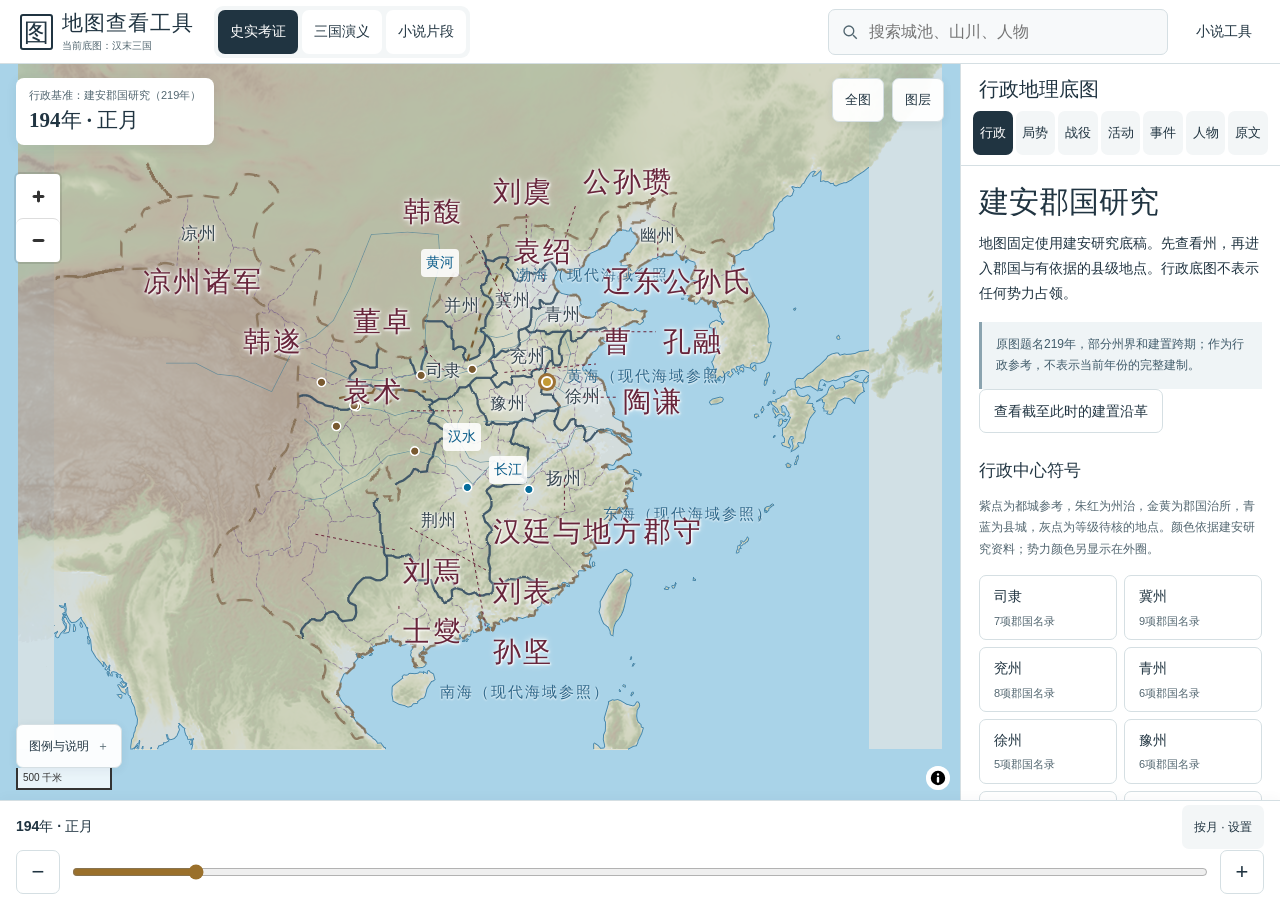
==== web/index.html @ 1ff04032 "Initial GPL-3.0 source release for Map Viewer Tool" ====
<!doctype html>
<html lang="zh-CN">
<head>
  <meta charset="utf-8">
  <meta name="viewport" content="width=device-width, initial-scale=1, viewport-fit=cover">
  <meta name="theme-color" content="#203441">
  <title>地图查看工具 · 地理与剧情</title>
  <link rel="icon" href="data:image/svg+xml,%3Csvg xmlns='http://www.w3.org/2000/svg' viewBox='0 0 32 32'%3E%3Crect width='32' height='32' rx='6' fill='%23203441'/%3E%3Ctext x='16' y='23' text-anchor='middle' font-size='23' fill='white'%3E图%3C/text%3E%3C/svg%3E">
  <link rel="stylesheet" href="assets/maplibre-gl.css">
  <link rel="stylesheet" href="style.css">
  <script src="assets/maplibre-gl.js" defer></script>
  <script src="app.mjs" type="module"></script>
</head>
<body>
  <header class="topbar">
    <a class="brand" href="./"><span class="brand-seal" aria-hidden="true">图</span><span>地图查看工具<small>当前底图：汉末三国</small></span></a>
    <nav class="world-switch" aria-label="地图版本">
      <button id="history-mode" class="selected" aria-pressed="true">史实考证</button>
      <button id="romance-mode" aria-pressed="false">三国演义</button>
      <button id="scene-mode" aria-pressed="false">小说片段</button>
    </nav>
    <div id="map-search" class="search-wrap">
      <label for="search" class="sr-only">搜索城池、山川或人物</label>
      <svg aria-hidden="true" viewBox="0 0 24 24"><circle cx="10.5" cy="10.5" r="6.5"/><path d="m16 16 5 5"/></svg>
      <input id="search" type="search" placeholder="搜索城池、山川、人物" autocomplete="off">
      <div id="search-results" class="search-results" hidden></div>
    </div>
    <div class="header-tools"><button id="search-toggle" class="quiet-button" aria-expanded="false" aria-controls="map-search">搜索</button><a class="quiet-button" href="tools.html">小说工具</a></div>
  </header>
  <main>
    <section class="map-workspace" aria-label="交互历史地图">
      <div id="map" role="region" aria-label="可缩放拖动的历史地图"></div>
      <div class="map-heading"><span id="world-label">史实考证</span><strong id="map-time">公元 194 年</strong><small id="time-note">按年汇总已录事件</small></div>
      <div class="view-actions"><button id="focus-all" aria-label="查看天下全图">全图</button><button id="layers-button" aria-expanded="false" aria-controls="layer-panel">图层</button></div>
      <div id="layer-panel" class="layer-panel" hidden>
        <div class="panel-heading"><strong>地图选项</strong><button id="close-layers" aria-label="关闭地图选项">关闭</button></div>
        <div id="map-quick-actions" class="inline-buttons"><button id="campaign-button">查看战役</button><button id="political-button" aria-pressed="true">势力填色：开</button><button id="focus-xuzhou">徐州细看</button><button id="coverage-button">资料进度</button><button id="reference-button" onclick="window.open('reference.html','_blank','noopener')">建安边界底稿</button></div>
        <p>行政底图：建安郡国研究（219年）</p>
        <label><input type="checkbox" data-layer="terrain" checked>现代地势参照</label>
        <label><input type="checkbox" data-layer="regions" checked>势力区域填色（概略复原）</label>
        <label><input type="checkbox" data-layer="provinces" checked>州级行政参考线与名称</label>
        <label><input type="checkbox" data-layer="commanderies" checked>郡国边线与名称</label>
        <label><input type="checkbox" data-layer="story-geography" checked>原著山川与关隘（概略）</label>
        <button id="story-geography-button">查看原著山川</button>
        <p>用户区域对照资料未随公开版提供，可自行导入有权使用的资料。</p>
        <label><input type="checkbox" data-layer="historical-water">文献地点关联示意（非古河道）</label>
        <label><input type="checkbox" data-layer="research-water">历史河道研究示意（含争议）</label>
        <label><input type="checkbox" data-layer="modern-water">现代河网对照</label>
        <label><input type="checkbox" data-layer="places" checked>城池与地名</label>
        <label><input type="checkbox" data-layer="activities" checked>本窗口的人物与军事记载</label>
        <label><input type="checkbox" data-layer="campaigns" checked>进攻箭头与战役兵人</label>
        <label><input type="checkbox" data-layer="models" checked>城池与兵人模型（示意大小与摆放）</label>
        <a href="models.html" target="_blank" rel="noopener">查看全部城池与兵人模型</a>
        <p>精细造型审核资源暂未随公开版提供。</p>
        <button id="hydrology-button">历史水文资料</button>
        <label><input type="checkbox" data-layer="mountains">山系与地势标签</label>
        <div class="geography-key"><span><i class="key-coast"></i>蓝色实线：沿海轮廓参照</span><span><i class="key-province"></i>深色实线：州级参考线</span><span><i class="key-commandery"></i>紫色虚线：郡级参考线</span><span><i class="key-outer"></i>棕色断线：底稿行政外缘参考</span><span><i class="key-water"></i>青色断线：地点关系，非古河道</span><span>紫点：都城　朱红点：州治</span><span>金黄点：郡治　青蓝点：县城；灰点：待核</span></div>
        <p id="administrative-note">行政参考沿用建安郡国研究底稿，屏内边线与填色共用区块几何，原始研究线见底稿页。势力显示区块沿建安底稿整理，缺口与局部区块为概略复原，不是当前年份考定的郡县界。颜色表示阶段形势推定，单独地点记录仅改变局部区块；点击色块可查依据。州名按建安参考范围计算内部中心。</p>
        <p id="coastal-note"></p>
      </div>
      <details id="legend-disclosure" class="legend-disclosure"><summary>图例与说明</summary><div class="legend-content"><div id="legend" class="legend" aria-label="势力图例"></div><div class="map-disclaimer" id="map-disclaimer">行政区划与势力覆盖分别显示；沿海仅作现代地理参照，非考定古岸线。</div></div></details>
      <div id="county-tooltip" class="county-tooltip" hidden></div>
      <button id="mobile-panel-button" class="mobile-panel-button" aria-expanded="false" aria-controls="sidebar">查看资料</button>
      <div id="loading" class="loading">正在载入本地地图与资料…</div>
      <div id="map-error" class="map-error" role="alert" hidden></div>
    </section>
    <aside id="sidebar" aria-label="地图资料">
      <div class="sidebar-top"><strong id="sidebar-heading">天下形势</strong><button id="close-panel" aria-label="收起资料">×</button></div>
      <nav class="panel-tabs" aria-label="资料分类">
        <button data-tab="administration" class="selected">行政</button><button data-tab="overview">局势</button><button data-tab="campaigns">战役</button><button data-tab="activities">活动</button><button data-tab="events">事件</button><button data-tab="people">人物</button><button data-tab="text">原文</button>
      </nav>
      <div id="panel-content" tabindex="-1"></div>
    </aside>
  </main>
  <footer class="timeline">
    <div class="timeline-title"><strong id="cursor-label">194 年</strong><button id="timeline-toggle" aria-expanded="false" aria-controls="timeline-options">时间设置</button></div>
    <div id="timeline-options" class="timeline-options" hidden>
      <div class="panel-heading"><strong>时间与阅读设置</strong><button id="close-timeline">关闭</button></div>
      <p id="timeline-position">194 年</p><p id="cursor-description">年末已知状态 · 年内精确顺序待考</p>
      <div id="history-options" class="history-options">
        <label for="time-scale">浏览精度<select id="time-scale"><option value="year">按年</option><option value="month">按月</option><option value="week">按周</option></select></label>
        <label for="calendar-select">历法<select id="calendar-select"><option value="han">汉魏晋历</option><option value="shu">蜀汉历</option><option value="wu">孙吴历</option></select></label>
        <label for="year-input">公元年份<input id="year-input" type="number" min="184" max="280" value="194"></label>
        <label id="month-label" for="month-select">月份<select id="month-select"></select></label>
        <label id="day-label" for="day-input" hidden>七日窗口起始日<input id="day-input" type="number" min="1" max="30" value="1" required hidden></label>
      </div>
      <div id="romance-options" hidden><label for="chapter-select">跳转回目<select id="chapter-select"></select></label></div>
      <nav id="scene-options" class="scene-views" aria-label="片段地图视图" hidden>
        <button data-scene-view="current" aria-pressed="false">当前局势</button>
        <button data-scene-view="plan" aria-pressed="true" class="selected">文中计策</button>
        <button data-scene-view="analysis" aria-pressed="false">条件推演</button>
        <label id="scene-step-label">计划阶段 <select id="scene-step"><option value="0">进攻意图</option><option value="1">北上拦截</option><option value="2" selected>前后夹击</option><option value="3">战后约定</option></select></label>
        <label id="scene-branch-label" hidden>假设条件 <select id="scene-branch"></select></label>
      </nav>
      <div id="milestones" class="milestones"></div>
    </div>
    <div id="history-controls" class="time-controls">
      <button id="previous-year" aria-label="上一年">−</button><label class="sr-only" for="year-slider">历史年份</label><input id="year-slider" type="range" min="184" max="280" value="194">
      <button id="next-year" aria-label="下一年">+</button>
    </div>
    <div id="romance-controls" class="time-controls" hidden>
      <button id="previous-chapter" aria-label="上一回">−</button><label class="sr-only" for="chapter-slider">阅读回目</label><input id="chapter-slider" type="range" min="1" max="120" step="1" value="1"><output id="chapter-label">1 / 120</output><button id="next-chapter" aria-label="下一回">+</button>
    </div>
    <div id="scene-controls" hidden>
      <div class="scene-reading"><label for="scene-progress">已读片段</label><input id="scene-progress" type="range" min="0" max="5" step="1" value="5"><output id="scene-progress-label" for="scene-progress">6 / 6</output></div>
    </div>
  </footer>
  <div id="announcement" class="sr-only" role="status" aria-live="polite"></div>
</body>
</html>
---- web/assets/maplibre-gl.css ----
.maplibregl-map{font:12px/20px Helvetica Neue,Arial,Helvetica,sans-serif;overflow:hidden;position:relative;-webkit-tap-highlight-color:rgb(0 0 0/0)}.maplibregl-canvas{left:0;position:absolute;top:0}.maplibregl-map:fullscreen{height:100%;width:100%}.maplibregl-ctrl-group button.maplibregl-ctrl-compass{touch-action:none}.maplibregl-canvas-container.maplibregl-interactive,.maplibregl-ctrl-group button.maplibregl-ctrl-compass{cursor:grab;-webkit-user-select:none;-moz-user-select:none;user-select:none}.maplibregl-canvas-container.maplibregl-interactive.maplibregl-track-pointer{cursor:pointer}.maplibregl-canvas-container.maplibregl-interactive:active,.maplibregl-ctrl-group button.maplibregl-ctrl-compass:active{cursor:grabbing}.maplibregl-canvas-container.maplibregl-touch-zoom-rotate,.maplibregl-canvas-container.maplibregl-touch-zoom-rotate .maplibregl-canvas{touch-action:pan-x pan-y}.maplibregl-canvas-container.maplibregl-touch-drag-pan,.maplibregl-canvas-container.maplibregl-touch-drag-pan .maplibregl-canvas{touch-action:pinch-zoom}.maplibregl-canvas-container.maplibregl-touch-zoom-rotate.maplibregl-touch-drag-pan,.maplibregl-canvas-container.maplibregl-touch-zoom-rotate.maplibregl-touch-drag-pan .maplibregl-canvas{touch-action:none}.maplibregl-canvas-container.maplibregl-touch-drag-pan.maplibregl-cooperative-gestures,.maplibregl-canvas-container.maplibregl-touch-drag-pan.maplibregl-cooperative-gestures .maplibregl-canvas{touch-action:pan-x pan-y}.maplibregl-ctrl-bottom-left,.maplibregl-ctrl-bottom-right,.maplibregl-ctrl-top-left,.maplibregl-ctrl-top-right{pointer-events:none;position:absolute;z-index:2}.maplibregl-ctrl-top-left{left:0;top:0}.maplibregl-ctrl-top-right{right:0;top:0}.maplibregl-ctrl-bottom-left{bottom:0;left:0}.maplibregl-ctrl-bottom-right{bottom:0;right:0}.maplibregl-ctrl{clear:both;pointer-events:auto;transform:translate(0)}.maplibregl-ctrl-top-left .maplibregl-ctrl{float:left;margin:10px 0 0 10px}.maplibregl-ctrl-top-right .maplibregl-ctrl{float:right;margin:10px 10px 0 0}.maplibregl-ctrl-bottom-left .maplibregl-ctrl{float:left;margin:0 0 10px 10px}.maplibregl-ctrl-bottom-right .maplibregl-ctrl{float:right;margin:0 10px 10px 0}.maplibregl-ctrl-group{background:#fff;border-radius:4px}.maplibregl-ctrl-group:not(:empty){box-shadow:0 0 0 2px rgba(0,0,0,.1)}@media (forced-colors:active){.maplibregl-ctrl-group:not(:empty){box-shadow:0 0 0 2px ButtonText}}.maplibregl-ctrl-group button{background-color:transparent;border:0;box-sizing:border-box;cursor:pointer;display:block;height:29px;outline:none;padding:0;width:29px}.maplibregl-ctrl-group button+button{border-top:1px solid #ddd}.maplibregl-ctrl button .maplibregl-ctrl-icon{background-position:50%;background-repeat:no-repeat;display:block;height:100%;width:100%}@media (forced-colors:active){.maplibregl-ctrl-icon{background-color:transparent}.maplibregl-ctrl-group button+button{border-top:1px solid ButtonText}}.maplibregl-ctrl button::-moz-focus-inner{border:0;padding:0}.maplibregl-ctrl-attrib-button:focus,.maplibregl-ctrl-group button:focus{box-shadow:0 0 2px 2px #0096ff}.maplibregl-ctrl button:disabled{cursor:not-allowed}.maplibregl-ctrl button:disabled .maplibregl-ctrl-icon{opacity:.25}@media (hover:hover){.maplibregl-ctrl button:not(:disabled):hover{background-color:rgb(0 0 0/5%)}}.maplibregl-ctrl button:not(:disabled):active{background-color:rgb(0 0 0/5%)}.maplibregl-ctrl-group button:focus:focus-visible{box-shadow:0 0 2px 2px #0096ff}.maplibregl-ctrl-group button:focus:not(:focus-visible){box-shadow:none}.maplibregl-ctrl-group button:focus:first-child{border-radius:4px 4px 0 0}.maplibregl-ctrl-group button:focus:last-child{border-radius:0 0 4px 4px}.maplibregl-ctrl-group button:focus:only-child{border-radius:inherit}.maplibregl-ctrl button.maplibregl-ctrl-zoom-out .maplibregl-ctrl-icon{background-image:url("data:image/svg+xml;charset=utf-8,%3Csvg xmlns='http://www.w3.org/2000/svg' width='29' height='29' fill='%23333' viewBox='0 0 29 29'%3E%3Cpath d='M10 13c-.75 0-1.5.75-1.5 1.5S9.25 16 10 16h9c.75 0 1.5-.75 1.5-1.5S19.75 13 19 13z'/%3E%3C/svg%3E")}.maplibregl-ctrl button.maplibregl-ctrl-zoom-in .maplibregl-ctrl-icon{background-image:url("data:image/svg+xml;charset=utf-8,%3Csvg xmlns='http://www.w3.org/2000/svg' width='29' height='29' fill='%23333' viewBox='0 0 29 29'%3E%3Cpath d='M14.5 8.5c-.75 0-1.5.75-1.5 1.5v3h-3c-.75 0-1.5.75-1.5 1.5S9.25 16 10 16h3v3c0 .75.75 1.5 1.5 1.5S16 19.75 16 19v-3h3c.75 0 1.5-.75 1.5-1.5S19.75 13 19 13h-3v-3c0-.75-.75-1.5-1.5-1.5'/%3E%3C/svg%3E")}@media (forced-colors:active){.maplibregl-ctrl button.maplibregl-ctrl-zoom-out .maplibregl-ctrl-icon{background-image:url("data:image/svg+xml;charset=utf-8,%3Csvg xmlns='http://www.w3.org/2000/svg' width='29' height='29' fill='%23fff' viewBox='0 0 29 29'%3E%3Cpath d='M10 13c-.75 0-1.5.75-1.5 1.5S9.25 16 10 16h9c.75 0 1.5-.75 1.5-1.5S19.75 13 19 13z'/%3E%3C/svg%3E")}.maplibregl-ctrl button.maplibregl-ctrl-zoom-in .maplibregl-ctrl-icon{background-image:url("data:image/svg+xml;charset=utf-8,%3Csvg xmlns='http://www.w3.org/2000/svg' width='29' height='29' fill='%23fff' viewBox='0 0 29 29'%3E%3Cpath d='M14.5 8.5c-.75 0-1.5.75-1.5 1.5v3h-3c-.75 0-1.5.75-1.5 1.5S9.25 16 10 16h3v3c0 .75.75 1.5 1.5 1.5S16 19.75 16 19v-3h3c.75 0 1.5-.75 1.5-1.5S19.75 13 19 13h-3v-3c0-.75-.75-1.5-1.5-1.5'/%3E%3C/svg%3E")}}@media (forced-colors:active) and (prefers-color-scheme:light){.maplibregl-ctrl button.maplibregl-ctrl-zoom-out .maplibregl-ctrl-icon{background-image:url("data:image/svg+xml;charset=utf-8,%3Csvg xmlns='http://www.w3.org/2000/svg' width='29' height='29' viewBox='0 0 29 29'%3E%3Cpath d='M10 13c-.75 0-1.5.75-1.5 1.5S9.25 16 10 16h9c.75 0 1.5-.75 1.5-1.5S19.75 13 19 13z'/%3E%3C/svg%3E")}.maplibregl-ctrl button.maplibregl-ctrl-zoom-in .maplibregl-ctrl-icon{background-image:url("data:image/svg+xml;charset=utf-8,%3Csvg xmlns='http://www.w3.org/2000/svg' width='29' height='29' viewBox='0 0 29 29'%3E%3Cpath d='M14.5 8.5c-.75 0-1.5.75-1.5 1.5v3h-3c-.75 0-1.5.75-1.5 1.5S9.25 16 10 16h3v3c0 .75.75 1.5 1.5 1.5S16 19.75 16 19v-3h3c.75 0 1.5-.75 1.5-1.5S19.75 13 19 13h-3v-3c0-.75-.75-1.5-1.5-1.5'/%3E%3C/svg%3E")}}.maplibregl-ctrl button.maplibregl-ctrl-fullscreen .maplibregl-ctrl-icon{background-image:url("data:image/svg+xml;charset=utf-8,%3Csvg xmlns='http://www.w3.org/2000/svg' width='29' height='29' fill='%23333' viewBox='0 0 29 29'%3E%3Cpath d='M24 16v5.5c0 1.75-.75 2.5-2.5 2.5H16v-1l3-1.5-4-5.5 1-1 5.5 4 1.5-3zM6 16l1.5 3 5.5-4 1 1-4 5.5 3 1.5v1H7.5C5.75 24 5 23.25 5 21.5V16zm7-11v1l-3 1.5 4 5.5-1 1-5.5-4L6 13H5V7.5C5 5.75 5.75 5 7.5 5zm11 2.5c0-1.75-.75-2.5-2.5-2.5H16v1l3 1.5-4 5.5 1 1 5.5-4 1.5 3h1z'/%3E%3C/svg%3E")}.maplibregl-ctrl button.maplibregl-ctrl-shrink .maplibregl-ctrl-icon{background-image:url("data:image/svg+xml;charset=utf-8,%3Csvg xmlns='http://www.w3.org/2000/svg' width='29' height='29' viewBox='0 0 29 29'%3E%3Cpath d='M18.5 16c-1.75 0-2.5.75-2.5 2.5V24h1l1.5-3 5.5 4 1-1-4-5.5 3-1.5v-1zM13 18.5c0-1.75-.75-2.5-2.5-2.5H5v1l3 1.5L4 24l1 1 5.5-4 1.5 3h1zm3-8c0 1.75.75 2.5 2.5 2.5H24v-1l-3-1.5L25 5l-1-1-5.5 4L17 5h-1zM10.5 13c1.75 0 2.5-.75 2.5-2.5V5h-1l-1.5 3L5 4 4 5l4 5.5L5 12v1z'/%3E%3C/svg%3E")}@media (forced-colors:active){.maplibregl-ctrl button.maplibregl-ctrl-fullscreen .maplibregl-ctrl-icon{background-image:url("data:image/svg+xml;charset=utf-8,%3Csvg xmlns='http://www.w3.org/2000/svg' width='29' height='29' fill='%23fff' viewBox='0 0 29 29'%3E%3Cpath d='M24 16v5.5c0 1.75-.75 2.5-2.5 2.5H16v-1l3-1.5-4-5.5 1-1 5.5 4 1.5-3zM6 16l1.5 3 5.5-4 1 1-4 5.5 3 1.5v1H7.5C5.75 24 5 23.25 5 21.5V16zm7-11v1l-3 1.5 4 5.5-1 1-5.5-4L6 13H5V7.5C5 5.75 5.75 5 7.5 5zm11 2.5c0-1.75-.75-2.5-2.5-2.5H16v1l3 1.5-4 5.5 1 1 5.5-4 1.5 3h1z'/%3E%3C/svg%3E")}.maplibregl-ctrl button.maplibregl-ctrl-shrink .maplibregl-ctrl-icon{background-image:url("data:image/svg+xml;charset=utf-8,%3Csvg xmlns='http://www.w3.org/2000/svg' width='29' height='29' fill='%23fff' viewBox='0 0 29 29'%3E%3Cpath d='M18.5 16c-1.75 0-2.5.75-2.5 2.5V24h1l1.5-3 5.5 4 1-1-4-5.5 3-1.5v-1zM13 18.5c0-1.75-.75-2.5-2.5-2.5H5v1l3 1.5L4 24l1 1 5.5-4 1.5 3h1zm3-8c0 1.75.75 2.5 2.5 2.5H24v-1l-3-1.5L25 5l-1-1-5.5 4L17 5h-1zM10.5 13c1.75 0 2.5-.75 2.5-2.5V5h-1l-1.5 3L5 4 4 5l4 5.5L5 12v1z'/%3E%3C/svg%3E")}}@media (forced-colors:active) and (prefers-color-scheme:light){.maplibregl-ctrl button.maplibregl-ctrl-fullscreen .maplibregl-ctrl-icon{background-image:url("data:image/svg+xml;charset=utf-8,%3Csvg xmlns='http://www.w3.org/2000/svg' width='29' height='29' viewBox='0 0 29 29'%3E%3Cpath d='M24 16v5.5c0 1.75-.75 2.5-2.5 2.5H16v-1l3-1.5-4-5.5 1-1 5.5 4 1.5-3zM6 16l1.5 3 5.5-4 1 1-4 5.5 3 1.5v1H7.5C5.75 24 5 23.25 5 21.5V16zm7-11v1l-3 1.5 4 5.5-1 1-5.5-4L6 13H5V7.5C5 5.75 5.75 5 7.5 5zm11 2.5c0-1.75-.75-2.5-2.5-2.5H16v1l3 1.5-4 5.5 1 1 5.5-4 1.5 3h1z'/%3E%3C/svg%3E")}.maplibregl-ctrl button.maplibregl-ctrl-shrink .maplibregl-ctrl-icon{background-image:url("data:image/svg+xml;charset=utf-8,%3Csvg xmlns='http://www.w3.org/2000/svg' width='29' height='29' viewBox='0 0 29 29'%3E%3Cpath d='M18.5 16c-1.75 0-2.5.75-2.5 2.5V24h1l1.5-3 5.5 4 1-1-4-5.5 3-1.5v-1zM13 18.5c0-1.75-.75-2.5-2.5-2.5H5v1l3 1.5L4 24l1 1 5.5-4 1.5 3h1zm3-8c0 1.75.75 2.5 2.5 2.5H24v-1l-3-1.5L25 5l-1-1-5.5 4L17 5h-1zM10.5 13c1.75 0 2.5-.75 2.5-2.5V5h-1l-1.5 3L5 4 4 5l4 5.5L5 12v1z'/%3E%3C/svg%3E")}}.maplibregl-ctrl button.maplibregl-ctrl-compass .maplibregl-ctrl-icon{background-image:url("data:image/svg+xml;charset=utf-8,%3Csvg xmlns='http://www.w3.org/2000/svg' width='29' height='29' fill='%23333' viewBox='0 0 29 29'%3E%3Cpath d='m10.5 14 4-8 4 8z'/%3E%3Cpath fill='%23ccc' d='m10.5 16 4 8 4-8z'/%3E%3C/svg%3E")}@media (forced-colors:active){.maplibregl-ctrl button.maplibregl-ctrl-compass .maplibregl-ctrl-icon{background-image:url("data:image/svg+xml;charset=utf-8,%3Csvg xmlns='http://www.w3.org/2000/svg' width='29' height='29' fill='%23fff' viewBox='0 0 29 29'%3E%3Cpath d='m10.5 14 4-8 4 8z'/%3E%3Cpath fill='%23ccc' d='m10.5 16 4 8 4-8z'/%3E%3C/svg%3E")}}@media (forced-colors:active) and (prefers-color-scheme:light){.maplibregl-ctrl button.maplibregl-ctrl-compass .maplibregl-ctrl-icon{background-image:url("data:image/svg+xml;charset=utf-8,%3Csvg xmlns='http://www.w3.org/2000/svg' width='29' height='29' viewBox='0 0 29 29'%3E%3Cpath d='m10.5 14 4-8 4 8z'/%3E%3Cpath fill='%23ccc' d='m10.5 16 4 8 4-8z'/%3E%3C/svg%3E")}}.maplibregl-ctrl button.maplibregl-ctrl-globe .maplibregl-ctrl-icon{background-image:url("data:image/svg+xml;charset=utf-8,%3Csvg xmlns='http://www.w3.org/2000/svg' width='22' height='22' fill='none' stroke='%23333' viewBox='0 0 22 22'%3E%3Ccircle cx='11' cy='11' r='8.5'/%3E%3Cpath d='M17.5 11c0 4.819-3.02 8.5-6.5 8.5S4.5 15.819 4.5 11 7.52 2.5 11 2.5s6.5 3.681 6.5 8.5Z'/%3E%3Cpath d='M13.5 11c0 2.447-.331 4.64-.853 6.206-.262.785-.562 1.384-.872 1.777-.314.399-.58.517-.775.517s-.461-.118-.775-.517c-.31-.393-.61-.992-.872-1.777C8.831 15.64 8.5 13.446 8.5 11s.331-4.64.853-6.206c.262-.785.562-1.384.872-1.777.314-.399.58-.517.775-.517s.461.118.775.517c.31.393.61.992.872 1.777.522 1.565.853 3.76.853 6.206Z'/%3E%3Cpath d='M11 7.5c-1.909 0-3.622-.166-4.845-.428-.616-.132-1.08-.283-1.379-.434a1.3 1.3 0 0 1-.224-.138q.07-.058.224-.138c.299-.151.763-.302 1.379-.434C7.378 5.666 9.091 5.5 11 5.5s3.622.166 4.845.428c.616.132 1.08.283 1.379.434.105.053.177.1.224.138q-.07.058-.224.138c-.299.151-.763.302-1.379.434-1.223.262-2.936.428-4.845.428ZM4.486 6.436ZM11 16.5c-1.909 0-3.622-.166-4.845-.428-.616-.132-1.08-.283-1.379-.434a1.3 1.3 0 0 1-.224-.138 1.3 1.3 0 0 1 .224-.138c.299-.151.763-.302 1.379-.434C7.378 14.666 9.091 14.5 11 14.5s3.622.166 4.845.428c.616.132 1.08.283 1.379.434.105.053.177.1.224.138a1.3 1.3 0 0 1-.224.138c-.299.151-.763.302-1.379.434-1.223.262-2.936.428-4.845.428Zm-6.514-1.064ZM11 12.5c-2.46 0-4.672-.222-6.255-.574-.796-.177-1.406-.38-1.805-.59a1.5 1.5 0 0 1-.39-.272.3.3 0 0 1-.047-.064.3.3 0 0 1 .048-.064c.066-.073.189-.167.389-.272.399-.21 1.009-.413 1.805-.59C6.328 9.722 8.54 9.5 11 9.5s4.672.222 6.256.574c.795.177 1.405.38 1.804.59.2.105.323.2.39.272a.3.3 0 0 1 .047.064.3.3 0 0 1-.048.064 1.4 1.4 0 0 1-.389.272c-.399.21-1.009.413-1.804.59-1.584.352-3.796.574-6.256.574Zm-8.501-1.51v.002zm0 .018v.002zm17.002.002v-.002zm0-.018v-.002z'/%3E%3C/svg%3E")}.maplibregl-ctrl button.maplibregl-ctrl-globe-enabled .maplibregl-ctrl-icon{background-image:url("data:image/svg+xml;charset=utf-8,%3Csvg xmlns='http://www.w3.org/2000/svg' width='22' height='22' fill='none' stroke='%2333b5e5' viewBox='0 0 22 22'%3E%3Ccircle cx='11' cy='11' r='8.5'/%3E%3Cpath d='M17.5 11c0 4.819-3.02 8.5-6.5 8.5S4.5 15.819 4.5 11 7.52 2.5 11 2.5s6.5 3.681 6.5 8.5Z'/%3E%3Cpath d='M13.5 11c0 2.447-.331 4.64-.853 6.206-.262.785-.562 1.384-.872 1.777-.314.399-.58.517-.775.517s-.461-.118-.775-.517c-.31-.393-.61-.992-.872-1.777C8.831 15.64 8.5 13.446 8.5 11s.331-4.64.853-6.206c.262-.785.562-1.384.872-1.777.314-.399.58-.517.775-.517s.461.118.775.517c.31.393.61.992.872 1.777.522 1.565.853 3.76.853 6.206Z'/%3E%3Cpath d='M11 7.5c-1.909 0-3.622-.166-4.845-.428-.616-.132-1.08-.283-1.379-.434a1.3 1.3 0 0 1-.224-.138q.07-.058.224-.138c.299-.151.763-.302 1.379-.434C7.378 5.666 9.091 5.5 11 5.5s3.622.166 4.845.428c.616.132 1.08.283 1.379.434.105.053.177.1.224.138q-.07.058-.224.138c-.299.151-.763.302-1.379.434-1.223.262-2.936.428-4.845.428ZM4.486 6.436ZM11 16.5c-1.909 0-3.622-.166-4.845-.428-.616-.132-1.08-.283-1.379-.434a1.3 1.3 0 0 1-.224-.138 1.3 1.3 0 0 1 .224-.138c.299-.151.763-.302 1.379-.434C7.378 14.666 9.091 14.5 11 14.5s3.622.166 4.845.428c.616.132 1.08.283 1.379.434.105.053.177.1.224.138a1.3 1.3 0 0 1-.224.138c-.299.151-.763.302-1.379.434-1.223.262-2.936.428-4.845.428Zm-6.514-1.064ZM11 12.5c-2.46 0-4.672-.222-6.255-.574-.796-.177-1.406-.38-1.805-.59a1.5 1.5 0 0 1-.39-.272.3.3 0 0 1-.047-.064.3.3 0 0 1 .048-.064c.066-.073.189-.167.389-.272.399-.21 1.009-.413 1.805-.59C6.328 9.722 8.54 9.5 11 9.5s4.672.222 6.256.574c.795.177 1.405.38 1.804.59.2.105.323.2.39.272a.3.3 0 0 1 .047.064.3.3 0 0 1-.048.064 1.4 1.4 0 0 1-.389.272c-.399.21-1.009.413-1.804.59-1.584.352-3.796.574-6.256.574Zm-8.501-1.51v.002zm0 .018v.002zm17.002.002v-.002zm0-.018v-.002z'/%3E%3C/svg%3E")}.maplibregl-ctrl button.maplibregl-ctrl-terrain .maplibregl-ctrl-icon{background-image:url("data:image/svg+xml;charset=utf-8,%3Csvg xmlns='http://www.w3.org/2000/svg' width='22' height='22' fill='%23333' viewBox='0 0 22 22'%3E%3Cpath d='m1.754 13.406 4.453-4.851 3.09 3.09 3.281 3.277.969-.969-3.309-3.312 3.844-4.121 6.148 6.886h1.082v-.855l-7.207-8.07-4.84 5.187L6.169 6.57l-5.48 5.965v.871ZM.688 16.844h20.625v1.375H.688Zm0 0'/%3E%3C/svg%3E")}.maplibregl-ctrl button.maplibregl-ctrl-terrain-enabled .maplibregl-ctrl-icon{background-image:url("data:image/svg+xml;charset=utf-8,%3Csvg xmlns='http://www.w3.org/2000/svg' width='22' height='22' fill='%2333b5e5' viewBox='0 0 22 22'%3E%3Cpath d='m1.754 13.406 4.453-4.851 3.09 3.09 3.281 3.277.969-.969-3.309-3.312 3.844-4.121 6.148 6.886h1.082v-.855l-7.207-8.07-4.84 5.187L6.169 6.57l-5.48 5.965v.871ZM.688 16.844h20.625v1.375H.688Zm0 0'/%3E%3C/svg%3E")}.maplibregl-ctrl button.maplibregl-ctrl-geolocate .maplibregl-ctrl-icon{background-image:url("data:image/svg+xml;charset=utf-8,%3Csvg xmlns='http://www.w3.org/2000/svg' width='29' height='29' fill='%23333' viewBox='0 0 20 20'%3E%3Cpath d='M10 4C9 4 9 5 9 5v.1A5 5 0 0 0 5.1 9H5s-1 0-1 1 1 1 1 1h.1A5 5 0 0 0 9 14.9v.1s0 1 1 1 1-1 1-1v-.1a5 5 0 0 0 3.9-3.9h.1s1 0 1-1-1-1-1-1h-.1A5 5 0 0 0 11 5.1V5s0-1-1-1m0 2.5a3.5 3.5 0 1 1 0 7 3.5 3.5 0 1 1 0-7'/%3E%3Ccircle cx='10' cy='10' r='2'/%3E%3C/svg%3E")}.maplibregl-ctrl button.maplibregl-ctrl-geolocate:disabled .maplibregl-ctrl-icon{background-image:url("data:image/svg+xml;charset=utf-8,%3Csvg xmlns='http://www.w3.org/2000/svg' width='29' height='29' fill='%23aaa' viewBox='0 0 20 20'%3E%3Cpath d='M10 4C9 4 9 5 9 5v.1A5 5 0 0 0 5.1 9H5s-1 0-1 1 1 1 1 1h.1A5 5 0 0 0 9 14.9v.1s0 1 1 1 1-1 1-1v-.1a5 5 0 0 0 3.9-3.9h.1s1 0 1-1-1-1-1-1h-.1A5 5 0 0 0 11 5.1V5s0-1-1-1m0 2.5a3.5 3.5 0 1 1 0 7 3.5 3.5 0 1 1 0-7'/%3E%3Ccircle cx='10' cy='10' r='2'/%3E%3Cpath fill='red' d='m14 5 1 1-9 9-1-1z'/%3E%3C/svg%3E")}.maplibregl-ctrl button.maplibregl-ctrl-geolocate.maplibregl-ctrl-geolocate-active .maplibregl-ctrl-icon{background-image:url("data:image/svg+xml;charset=utf-8,%3Csvg xmlns='http://www.w3.org/2000/svg' width='29' height='29' fill='%2333b5e5' viewBox='0 0 20 20'%3E%3Cpath d='M10 4C9 4 9 5 9 5v.1A5 5 0 0 0 5.1 9H5s-1 0-1 1 1 1 1 1h.1A5 5 0 0 0 9 14.9v.1s0 1 1 1 1-1 1-1v-.1a5 5 0 0 0 3.9-3.9h.1s1 0 1-1-1-1-1-1h-.1A5 5 0 0 0 11 5.1V5s0-1-1-1m0 2.5a3.5 3.5 0 1 1 0 7 3.5 3.5 0 1 1 0-7'/%3E%3Ccircle cx='10' cy='10' r='2'/%3E%3C/svg%3E")}.maplibregl-ctrl button.maplibregl-ctrl-geolocate.maplibregl-ctrl-geolocate-active-error .maplibregl-ctrl-icon{background-image:url("data:image/svg+xml;charset=utf-8,%3Csvg xmlns='http://www.w3.org/2000/svg' width='29' height='29' fill='%23e58978' viewBox='0 0 20 20'%3E%3Cpath d='M10 4C9 4 9 5 9 5v.1A5 5 0 0 0 5.1 9H5s-1 0-1 1 1 1 1 1h.1A5 5 0 0 0 9 14.9v.1s0 1 1 1 1-1 1-1v-.1a5 5 0 0 0 3.9-3.9h.1s1 0 1-1-1-1-1-1h-.1A5 5 0 0 0 11 5.1V5s0-1-1-1m0 2.5a3.5 3.5 0 1 1 0 7 3.5 3.5 0 1 1 0-7'/%3E%3Ccircle cx='10' cy='10' r='2'/%3E%3C/svg%3E")}.maplibregl-ctrl button.maplibregl-ctrl-geolocate.maplibregl-ctrl-geolocate-background .maplibregl-ctrl-icon{background-image:url("data:image/svg+xml;charset=utf-8,%3Csvg xmlns='http://www.w3.org/2000/svg' width='29' height='29' fill='%2333b5e5' viewBox='0 0 20 20'%3E%3Cpath d='M10 4C9 4 9 5 9 5v.1A5 5 0 0 0 5.1 9H5s-1 0-1 1 1 1 1 1h.1A5 5 0 0 0 9 14.9v.1s0 1 1 1 1-1 1-1v-.1a5 5 0 0 0 3.9-3.9h.1s1 0 1-1-1-1-1-1h-.1A5 5 0 0 0 11 5.1V5s0-1-1-1m0 2.5a3.5 3.5 0 1 1 0 7 3.5 3.5 0 1 1 0-7'/%3E%3C/svg%3E")}.maplibregl-ctrl button.maplibregl-ctrl-geolocate.maplibregl-ctrl-geolocate-background-error .maplibregl-ctrl-icon{background-image:url("data:image/svg+xml;charset=utf-8,%3Csvg xmlns='http://www.w3.org/2000/svg' width='29' height='29' fill='%23e54e33' viewBox='0 0 20 20'%3E%3Cpath d='M10 4C9 4 9 5 9 5v.1A5 5 0 0 0 5.1 9H5s-1 0-1 1 1 1 1 1h.1A5 5 0 0 0 9 14.9v.1s0 1 1 1 1-1 1-1v-.1a5 5 0 0 0 3.9-3.9h.1s1 0 1-1-1-1-1-1h-.1A5 5 0 0 0 11 5.1V5s0-1-1-1m0 2.5a3.5 3.5 0 1 1 0 7 3.5 3.5 0 1 1 0-7'/%3E%3C/svg%3E")}.maplibregl-ctrl button.maplibregl-ctrl-geolocate.maplibregl-ctrl-geolocate-waiting .maplibregl-ctrl-icon{animation:maplibregl-spin 2s linear infinite}@media (forced-colors:active){.maplibregl-ctrl button.maplibregl-ctrl-geolocate .maplibregl-ctrl-icon{background-image:url("data:image/svg+xml;charset=utf-8,%3Csvg xmlns='http://www.w3.org/2000/svg' width='29' height='29' fill='%23fff' viewBox='0 0 20 20'%3E%3Cpath d='M10 4C9 4 9 5 9 5v.1A5 5 0 0 0 5.1 9H5s-1 0-1 1 1 1 1 1h.1A5 5 0 0 0 9 14.9v.1s0 1 1 1 1-1 1-1v-.1a5 5 0 0 0 3.9-3.9h.1s1 0 1-1-1-1-1-1h-.1A5 5 0 0 0 11 5.1V5s0-1-1-1m0 2.5a3.5 3.5 0 1 1 0 7 3.5 3.5 0 1 1 0-7'/%3E%3Ccircle cx='10' cy='10' r='2'/%3E%3C/svg%3E")}.maplibregl-ctrl button.maplibregl-ctrl-geolocate:disabled .maplibregl-ctrl-icon{background-image:url("data:image/svg+xml;charset=utf-8,%3Csvg xmlns='http://www.w3.org/2000/svg' width='29' height='29' fill='%23999' viewBox='0 0 20 20'%3E%3Cpath d='M10 4C9 4 9 5 9 5v.1A5 5 0 0 0 5.1 9H5s-1 0-1 1 1 1 1 1h.1A5 5 0 0 0 9 14.9v.1s0 1 1 1 1-1 1-1v-.1a5 5 0 0 0 3.9-3.9h.1s1 0 1-1-1-1-1-1h-.1A5 5 0 0 0 11 5.1V5s0-1-1-1m0 2.5a3.5 3.5 0 1 1 0 7 3.5 3.5 0 1 1 0-7'/%3E%3Ccircle cx='10' cy='10' r='2'/%3E%3Cpath fill='red' d='m14 5 1 1-9 9-1-1z'/%3E%3C/svg%3E")}.maplibregl-ctrl button.maplibregl-ctrl-geolocate.maplibregl-ctrl-geolocate-active .maplibregl-ctrl-icon{background-image:url("data:image/svg+xml;charset=utf-8,%3Csvg xmlns='http://www.w3.org/2000/svg' width='29' height='29' fill='%2333b5e5' viewBox='0 0 20 20'%3E%3Cpath d='M10 4C9 4 9 5 9 5v.1A5 5 0 0 0 5.1 9H5s-1 0-1 1 1 1 1 1h.1A5 5 0 0 0 9 14.9v.1s0 1 1 1 1-1 1-1v-.1a5 5 0 0 0 3.9-3.9h.1s1 0 1-1-1-1-1-1h-.1A5 5 0 0 0 11 5.1V5s0-1-1-1m0 2.5a3.5 3.5 0 1 1 0 7 3.5 3.5 0 1 1 0-7'/%3E%3Ccircle cx='10' cy='10' r='2'/%3E%3C/svg%3E")}.maplibregl-ctrl button.maplibregl-ctrl-geolocate.maplibregl-ctrl-geolocate-active-error .maplibregl-ctrl-icon{background-image:url("data:image/svg+xml;charset=utf-8,%3Csvg xmlns='http://www.w3.org/2000/svg' width='29' height='29' fill='%23e58978' viewBox='0 0 20 20'%3E%3Cpath d='M10 4C9 4 9 5 9 5v.1A5 5 0 0 0 5.1 9H5s-1 0-1 1 1 1 1 1h.1A5 5 0 0 0 9 14.9v.1s0 1 1 1 1-1 1-1v-.1a5 5 0 0 0 3.9-3.9h.1s1 0 1-1-1-1-1-1h-.1A5 5 0 0 0 11 5.1V5s0-1-1-1m0 2.5a3.5 3.5 0 1 1 0 7 3.5 3.5 0 1 1 0-7'/%3E%3Ccircle cx='10' cy='10' r='2'/%3E%3C/svg%3E")}.maplibregl-ctrl button.maplibregl-ctrl-geolocate.maplibregl-ctrl-geolocate-background .maplibregl-ctrl-icon{background-image:url("data:image/svg+xml;charset=utf-8,%3Csvg xmlns='http://www.w3.org/2000/svg' width='29' height='29' fill='%2333b5e5' viewBox='0 0 20 20'%3E%3Cpath d='M10 4C9 4 9 5 9 5v.1A5 5 0 0 0 5.1 9H5s-1 0-1 1 1 1 1 1h.1A5 5 0 0 0 9 14.9v.1s0 1 1 1 1-1 1-1v-.1a5 5 0 0 0 3.9-3.9h.1s1 0 1-1-1-1-1-1h-.1A5 5 0 0 0 11 5.1V5s0-1-1-1m0 2.5a3.5 3.5 0 1 1 0 7 3.5 3.5 0 1 1 0-7'/%3E%3C/svg%3E")}.maplibregl-ctrl button.maplibregl-ctrl-geolocate.maplibregl-ctrl-geolocate-background-error .maplibregl-ctrl-icon{background-image:url("data:image/svg+xml;charset=utf-8,%3Csvg xmlns='http://www.w3.org/2000/svg' width='29' height='29' fill='%23e54e33' viewBox='0 0 20 20'%3E%3Cpath d='M10 4C9 4 9 5 9 5v.1A5 5 0 0 0 5.1 9H5s-1 0-1 1 1 1 1 1h.1A5 5 0 0 0 9 14.9v.1s0 1 1 1 1-1 1-1v-.1a5 5 0 0 0 3.9-3.9h.1s1 0 1-1-1-1-1-1h-.1A5 5 0 0 0 11 5.1V5s0-1-1-1m0 2.5a3.5 3.5 0 1 1 0 7 3.5 3.5 0 1 1 0-7'/%3E%3C/svg%3E")}}@media (forced-colors:active) and (prefers-color-scheme:light){.maplibregl-ctrl button.maplibregl-ctrl-geolocate .maplibregl-ctrl-icon{background-image:url("data:image/svg+xml;charset=utf-8,%3Csvg xmlns='http://www.w3.org/2000/svg' width='29' height='29' viewBox='0 0 20 20'%3E%3Cpath d='M10 4C9 4 9 5 9 5v.1A5 5 0 0 0 5.1 9H5s-1 0-1 1 1 1 1 1h.1A5 5 0 0 0 9 14.9v.1s0 1 1 1 1-1 1-1v-.1a5 5 0 0 0 3.9-3.9h.1s1 0 1-1-1-1-1-1h-.1A5 5 0 0 0 11 5.1V5s0-1-1-1m0 2.5a3.5 3.5 0 1 1 0 7 3.5 3.5 0 1 1 0-7'/%3E%3Ccircle cx='10' cy='10' r='2'/%3E%3C/svg%3E")}.maplibregl-ctrl button.maplibregl-ctrl-geolocate:disabled .maplibregl-ctrl-icon{background-image:url("data:image/svg+xml;charset=utf-8,%3Csvg xmlns='http://www.w3.org/2000/svg' width='29' height='29' fill='%23666' viewBox='0 0 20 20'%3E%3Cpath d='M10 4C9 4 9 5 9 5v.1A5 5 0 0 0 5.1 9H5s-1 0-1 1 1 1 1 1h.1A5 5 0 0 0 9 14.9v.1s0 1 1 1 1-1 1-1v-.1a5 5 0 0 0 3.9-3.9h.1s1 0 1-1-1-1-1-1h-.1A5 5 0 0 0 11 5.1V5s0-1-1-1m0 2.5a3.5 3.5 0 1 1 0 7 3.5 3.5 0 1 1 0-7'/%3E%3Ccircle cx='10' cy='10' r='2'/%3E%3Cpath fill='red' d='m14 5 1 1-9 9-1-1z'/%3E%3C/svg%3E")}}@keyframes maplibregl-spin{0%{transform:rotate(0deg)}to{transform:rotate(1turn)}}a.maplibregl-ctrl-logo{background-image:url("data:image/svg+xml;charset=utf-8,%3Csvg xmlns='http://www.w3.org/2000/svg' width='88' height='23' fill='none'%3E%3Cpath fill='%23000' fill-opacity='.4' fill-rule='evenodd' d='M17.408 16.796h-1.827l2.501-12.095h.198l3.324 6.533.988 2.19.988-2.19 3.258-6.533h.181l2.6 12.095h-1.81l-1.218-5.644-.362-1.71-.658 1.71-2.929 5.644h-.098l-2.914-5.644-.757-1.71-.345 1.71zm1.958-3.42-.726 3.663a1.255 1.255 0 0 1-1.232 1.011h-1.827a1.255 1.255 0 0 1-1.229-1.509l2.501-12.095a1.255 1.255 0 0 1 1.23-1.001h.197a1.25 1.25 0 0 1 1.12.685l3.19 6.273 3.125-6.263a1.25 1.25 0 0 1 1.123-.695h.181a1.255 1.255 0 0 1 1.227.991l1.443 6.71a5 5 0 0 1 .314-.787l.009-.016a4.6 4.6 0 0 1 1.777-1.887c.782-.46 1.668-.667 2.611-.667a4.6 4.6 0 0 1 1.7.32l.306.134c.21-.16.474-.256.759-.256h1.694a1.255 1.255 0 0 1 1.212.925 1.255 1.255 0 0 1 1.212-.925h1.711c.284 0 .545.094.755.252.613-.3 1.312-.45 2.075-.45 1.356 0 2.557.445 3.482 1.4q.47.48.763 1.064V4.701a1.255 1.255 0 0 1 1.255-1.255h1.86A1.255 1.255 0 0 1 54.44 4.7v9.194h2.217c.19 0 .37.043.532.118v-4.77c0-.356.147-.678.385-.906a2.42 2.42 0 0 1-.682-1.71c0-.665.267-1.253.735-1.7a2.45 2.45 0 0 1 1.722-.674 2.43 2.43 0 0 1 1.705.675q.318.302.504.683V4.7a1.255 1.255 0 0 1 1.255-1.255h1.744A1.255 1.255 0 0 1 65.812 4.7v3.335a4.8 4.8 0 0 1 1.526-.246c.938 0 1.817.214 2.59.69a4.47 4.47 0 0 1 1.67 1.743v-.98a1.255 1.255 0 0 1 1.256-1.256h1.777c.233 0 .451.064.639.174a3.4 3.4 0 0 1 1.567-.372c.346 0 .861.02 1.285.232a1.25 1.25 0 0 1 .689 1.004 4.7 4.7 0 0 1 .853-.588c.795-.44 1.675-.647 2.61-.647 1.385 0 2.65.39 3.525 1.396.836.938 1.168 2.173 1.168 3.528q-.001.515-.056 1.051a1.255 1.255 0 0 1-.947 1.09l.408.952a1.255 1.255 0 0 1-.477 1.552c-.418.268-.92.463-1.458.612-.613.171-1.304.244-2.049.244-1.06 0-2.043-.207-2.886-.698l-.015-.008c-.798-.48-1.419-1.135-1.818-1.963l-.004-.008a5.8 5.8 0 0 1-.548-2.512q0-.429.053-.843a1.3 1.3 0 0 1-.333-.086l-.166-.004c-.223 0-.426.062-.643.228-.03.024-.142.139-.142.59v3.883a1.255 1.255 0 0 1-1.256 1.256h-1.777a1.255 1.255 0 0 1-1.256-1.256V15.69l-.032.057a4.8 4.8 0 0 1-1.86 1.833 5.04 5.04 0 0 1-2.484.634 4.5 4.5 0 0 1-1.935-.424 1.25 1.25 0 0 1-.764.258h-1.71a1.255 1.255 0 0 1-1.256-1.255V7.687a2.4 2.4 0 0 1-.428.625c.253.23.412.561.412.93v7.553a1.255 1.255 0 0 1-1.256 1.255h-1.843a1.25 1.25 0 0 1-.894-.373c-.228.23-.544.373-.894.373H51.32a1.255 1.255 0 0 1-1.256-1.255v-1.251l-.061.117a4.7 4.7 0 0 1-1.782 1.884 4.77 4.77 0 0 1-2.485.67 5.6 5.6 0 0 1-1.485-.188l.009 2.764a1.255 1.255 0 0 1-1.255 1.259h-1.729a1.255 1.255 0 0 1-1.255-1.255v-3.537a1.255 1.255 0 0 1-1.167.793h-1.679a1.25 1.25 0 0 1-.77-.263 4.5 4.5 0 0 1-1.945.429c-.885 0-1.724-.21-2.495-.632l-.017-.01a5 5 0 0 1-1.081-.836 1.255 1.255 0 0 1-1.254 1.312h-1.81a1.255 1.255 0 0 1-1.228-.99l-.782-3.625-2.044 3.939a1.25 1.25 0 0 1-1.115.676h-.098a1.25 1.25 0 0 1-1.116-.68l-2.061-3.994zM35.92 16.63l.207-.114.223-.15q.493-.356.735-.785l.061-.118.033 1.332h1.678V9.242h-1.694l-.033 1.267q-.133-.329-.526-.658l-.032-.028a3.2 3.2 0 0 0-.668-.428l-.27-.12a3.3 3.3 0 0 0-1.235-.23q-1.136-.001-1.974.493a3.36 3.36 0 0 0-1.3 1.382q-.445.89-.444 2.074 0 1.2.51 2.107a3.8 3.8 0 0 0 1.382 1.381 3.9 3.9 0 0 0 1.893.477q.795 0 1.455-.33zm-2.789-5.38q-.576.675-.575 1.762 0 1.102.559 1.794.576.675 1.645.675a2.25 2.25 0 0 0 .934-.19 2.2 2.2 0 0 0 .468-.29l.178-.161a2.2 2.2 0 0 0 .397-.561q.244-.5.244-1.15v-.115q0-.708-.296-1.267l-.043-.077a2.2 2.2 0 0 0-.633-.709l-.13-.086-.047-.028a2.1 2.1 0 0 0-1.073-.285q-1.052 0-1.629.692zm2.316 2.706c.163-.17.28-.407.28-.83v-.114c0-.292-.06-.508-.15-.68a.96.96 0 0 0-.353-.389.85.85 0 0 0-.464-.127c-.4 0-.56.114-.664.239l-.01.012c-.148.174-.275.45-.275.945 0 .506.122.801.27.99.097.11.266.224.68.224.303 0 .504-.09.687-.269zm7.545 1.705a2.6 2.6 0 0 0 .331.423q.319.33.755.548l.173.074q.65.255 1.49.255 1.02 0 1.844-.493a3.45 3.45 0 0 0 1.316-1.4q.493-.904.493-2.089 0-1.909-.988-2.913-.988-1.02-2.584-1.02-.898 0-1.575.347a3 3 0 0 0-.415.262l-.199.166a3.4 3.4 0 0 0-.64.82V9.242h-1.712v11.553h1.729l-.017-5.134zm.53-1.138q.206.29.48.5l.155.11.053.034q.51.296 1.119.297 1.07 0 1.645-.675.577-.69.576-1.762 0-1.119-.576-1.777-.558-.675-1.645-.675-.435 0-.835.16a2 2 0 0 0-.284.136 2 2 0 0 0-.363.254 2.2 2.2 0 0 0-.46.569l-.082.162a2.6 2.6 0 0 0-.213 1.072v.115q0 .707.296 1.267l.135.211zm.964-.818a1.1 1.1 0 0 0 .367.385.94.94 0 0 0 .476.118c.423 0 .59-.117.687-.23.159-.194.28-.478.28-.95 0-.53-.133-.8-.266-.952l-.021-.025c-.078-.094-.231-.221-.68-.221a1 1 0 0 0-.503.135l-.012.007a.86.86 0 0 0-.335.343c-.073.133-.132.324-.132.614v.115a1.4 1.4 0 0 0 .14.66zm15.7-6.222q.347-.346.346-.856a1.05 1.05 0 0 0-.345-.79 1.18 1.18 0 0 0-.84-.329q-.51 0-.855.33a1.05 1.05 0 0 0-.346.79q0 .51.346.855.345.346.856.346.51 0 .839-.346zm4.337 9.314.033-1.332q.191.403.59.747l.098.081a4 4 0 0 0 .316.224l.223.122a3.2 3.2 0 0 0 1.44.322 3.8 3.8 0 0 0 1.875-.477 3.5 3.5 0 0 0 1.382-1.366q.527-.89.526-2.09 0-1.184-.444-2.073a3.24 3.24 0 0 0-1.283-1.399q-.823-.51-1.942-.51a3.5 3.5 0 0 0-1.527.344l-.086.043-.165.09a3 3 0 0 0-.33.214q-.432.315-.656.707a2 2 0 0 0-.099.198l.082-1.283V4.701h-1.744v12.095zm.473-2.509a2.5 2.5 0 0 0 .566.7q.117.098.245.18l.144.08a2.1 2.1 0 0 0 .975.232q1.07 0 1.645-.675.576-.69.576-1.778 0-1.102-.576-1.777-.56-.691-1.645-.692a2.2 2.2 0 0 0-1.015.235q-.22.113-.415.282l-.15.142a2.1 2.1 0 0 0-.42.594q-.223.479-.223 1.1v.115q0 .705.293 1.26zm2.616-.293c.157-.191.28-.479.28-.967 0-.51-.13-.79-.276-.961l-.021-.026c-.082-.1-.232-.225-.67-.225a.87.87 0 0 0-.681.279l-.012.011c-.154.155-.274.38-.274.807v.115c0 .285.057.499.144.669a1.1 1.1 0 0 0 .367.405c.137.082.28.123.455.123.423 0 .59-.118.686-.23zm8.266-3.013q.345-.13.724-.14l.069-.002q.493 0 .642.099l.247-1.794q-.196-.099-.717-.099a2.3 2.3 0 0 0-.545.063 2 2 0 0 0-.411.148 2.2 2.2 0 0 0-.4.249 2.5 2.5 0 0 0-.485.499 2.7 2.7 0 0 0-.32.581l-.05.137v-1.48h-1.778v7.553h1.777v-3.884q0-.546.159-.943a1.5 1.5 0 0 1 .466-.636 2.5 2.5 0 0 1 .399-.253 2 2 0 0 1 .224-.099zm9.784 2.656.05-.922q0-1.743-.856-2.698-.838-.97-2.584-.97-1.119-.001-2.007.493a3.46 3.46 0 0 0-1.4 1.382q-.493.906-.493 2.106 0 1.07.428 1.975.428.89 1.332 1.432.906.526 2.255.526.973 0 1.668-.185l.044-.012.135-.04q.613-.184.984-.421l-.542-1.267q-.3.162-.642.274l-.297.087q-.51.131-1.3.131-.954 0-1.497-.444a1.6 1.6 0 0 1-.192-.193q-.366-.44-.512-1.234l-.004-.021zm-5.427-1.256-.003.022h3.752v-.138q-.011-.727-.288-1.118a1 1 0 0 0-.156-.176q-.46-.428-1.316-.428-.986 0-1.494.604-.379.45-.494 1.234zm-27.053 2.77V4.7h-1.86v12.095h5.333V15.15zm7.103-5.908v7.553h-1.843V9.242h1.843z'/%3E%3Cpath fill='%23fff' d='m19.63 11.151-.757-1.71-.345 1.71-1.12 5.644h-1.827L18.083 4.7h.197l3.325 6.533.988 2.19.988-2.19L26.839 4.7h.181l2.6 12.095h-1.81l-1.218-5.644-.362-1.71-.658 1.71-2.93 5.644h-.098l-2.913-5.644zm14.836 5.81q-1.02 0-1.893-.478a3.8 3.8 0 0 1-1.381-1.382q-.51-.906-.51-2.106 0-1.185.444-2.074a3.36 3.36 0 0 1 1.3-1.382q.839-.494 1.974-.494a3.3 3.3 0 0 1 1.234.231 3.3 3.3 0 0 1 .97.575q.396.33.527.659l.033-1.267h1.694v7.553H37.18l-.033-1.332q-.279.593-1.02 1.053a3.17 3.17 0 0 1-1.662.444zm.296-1.482q.938 0 1.58-.642.642-.66.642-1.711v-.115q0-.708-.296-1.267a2.2 2.2 0 0 0-.807-.872 2.1 2.1 0 0 0-1.119-.313q-1.053 0-1.629.692-.575.675-.575 1.76 0 1.103.559 1.795.577.675 1.645.675zm6.521-6.237h1.711v1.4q.906-1.597 2.83-1.597 1.596 0 2.584 1.02.988 1.005.988 2.914 0 1.185-.493 2.09a3.46 3.46 0 0 1-1.316 1.399 3.5 3.5 0 0 1-1.844.493q-.954 0-1.662-.329a2.67 2.67 0 0 1-1.086-.97l.017 5.134h-1.728zm4.048 6.22q1.07 0 1.645-.674.577-.69.576-1.762 0-1.119-.576-1.777-.558-.675-1.645-.675-.592 0-1.12.296-.51.28-.822.823-.296.527-.296 1.234v.115q0 .708.296 1.267.313.543.823.855.51.296 1.119.297z'/%3E%3Cpath fill='%23e1e3e9' d='M51.325 4.7h1.86v10.45h3.473v1.646h-5.333zm7.12 4.542h1.843v7.553h-1.843zm.905-1.415a1.16 1.16 0 0 1-.856-.346 1.17 1.17 0 0 1-.346-.856 1.05 1.05 0 0 1 .346-.79q.346-.329.856-.329.494 0 .839.33a1.05 1.05 0 0 1 .345.79 1.16 1.16 0 0 1-.345.855q-.33.346-.84.346zm7.875 9.133a3.17 3.17 0 0 1-1.662-.444q-.723-.46-1.004-1.053l-.033 1.332h-1.71V4.701h1.743v4.657l-.082 1.283q.279-.658 1.086-1.119a3.5 3.5 0 0 1 1.778-.477q1.119 0 1.942.51a3.24 3.24 0 0 1 1.283 1.4q.445.888.444 2.072 0 1.201-.526 2.09a3.5 3.5 0 0 1-1.382 1.366 3.8 3.8 0 0 1-1.876.477zm-.296-1.481q1.069 0 1.645-.675.577-.69.577-1.778 0-1.102-.577-1.776-.56-.691-1.645-.692a2.12 2.12 0 0 0-1.58.659q-.642.641-.642 1.694v.115q0 .71.296 1.267a2.4 2.4 0 0 0 .807.872 2.1 2.1 0 0 0 1.119.313zm5.927-6.237h1.777v1.481q.263-.757.856-1.217a2.14 2.14 0 0 1 1.349-.46q.527 0 .724.098l-.247 1.794q-.149-.099-.642-.099-.774 0-1.416.494-.626.493-.626 1.58v3.883h-1.777V9.242zm9.534 7.718q-1.35 0-2.255-.526-.904-.543-1.332-1.432a4.6 4.6 0 0 1-.428-1.975q0-1.2.493-2.106a3.46 3.46 0 0 1 1.4-1.382q.889-.495 2.007-.494 1.744 0 2.584.97.855.956.856 2.7 0 .444-.05.92h-5.43q.18 1.005.708 1.45.542.443 1.497.443.79 0 1.3-.131a4 4 0 0 0 .938-.362l.542 1.267q-.411.263-1.119.46-.708.198-1.711.197zm1.596-4.558q.016-1.02-.444-1.432-.46-.428-1.316-.428-1.728 0-1.991 1.86z'/%3E%3Cpath d='M5.074 15.948a.484.657 0 0 0-.486.659v1.84a.484.657 0 0 0 .486.659h4.101a.484.657 0 0 0 .486-.659v-1.84a.484.657 0 0 0-.486-.659zm3.56 1.16H5.617v.838h3.017z' style='fill:%23fff;fill-rule:evenodd;stroke-width:1.03600001'/%3E%3Cg style='stroke-width:1.12603545'%3E%3Cpath d='M-9.408-1.416c-3.833-.025-7.056 2.912-7.08 6.615-.02 3.08 1.653 4.832 3.107 6.268.903.892 1.721 1.74 2.32 2.902l-.525-.004c-.543-.003-.992.304-1.24.639a1.87 1.87 0 0 0-.362 1.121l-.011 1.877c-.003.402.104.787.347 1.125.244.338.688.653 1.23.656l4.142.028c.542.003.99-.306 1.238-.641a1.87 1.87 0 0 0 .363-1.121l.012-1.875a1.87 1.87 0 0 0-.348-1.127c-.243-.338-.688-.653-1.23-.656l-.518-.004c.597-1.145 1.425-1.983 2.348-2.87 1.473-1.414 3.18-3.149 3.2-6.226-.016-3.59-2.923-6.684-6.993-6.707m-.006 1.1v.002c3.274.02 5.92 2.532 5.9 5.6-.017 2.706-1.39 4.026-2.863 5.44-1.034.994-2.118 2.033-2.814 3.633-.018.041-.052.055-.075.065q-.013.004-.02.01a.34.34 0 0 1-.226.084.34.34 0 0 1-.224-.086l-.092-.077c-.699-1.615-1.768-2.669-2.781-3.67-1.454-1.435-2.797-2.762-2.78-5.478.02-3.067 2.7-5.545 5.975-5.523m-.02 2.826c-1.62-.01-2.944 1.315-2.955 2.96-.01 1.646 1.295 2.988 2.916 2.999h.002c1.621.01 2.943-1.316 2.953-2.961.011-1.646-1.294-2.988-2.916-2.998m-.005 1.1c1.017.006 1.829.83 1.822 1.89s-.83 1.874-1.848 1.867c-1.018-.006-1.829-.83-1.822-1.89s.83-1.874 1.848-1.868m-2.155 11.857 4.14.025c.271.002.49.305.487.676l-.013 1.875c-.003.37-.224.67-.495.668l-4.14-.025c-.27-.002-.487-.306-.485-.676l.012-1.875c.003-.37.224-.67.494-.668' style='color:%23000;font-style:normal;font-variant:normal;font-weight:400;font-stretch:normal;font-size:medium;line-height:normal;font-family:sans-serif;font-variant-ligatures:normal;font-variant-position:normal;font-variant-caps:normal;font-variant-numeric:normal;font-variant-alternates:normal;font-feature-settings:normal;text-indent:0;text-align:start;text-decoration:none;text-decoration-line:none;text-decoration-style:solid;text-decoration-color:%23000;letter-spacing:normal;word-spacing:normal;text-transform:none;writing-mode:lr-tb;direction:ltr;text-orientation:mixed;dominant-baseline:auto;baseline-shift:baseline;text-anchor:start;white-space:normal;shape-padding:0;clip-rule:evenodd;display:inline;overflow:visible;visibility:visible;opacity:1;isolation:auto;mix-blend-mode:normal;color-interpolation:sRGB;color-interpolation-filters:linearRGB;solid-color:%23000;solid-opacity:1;vector-effect:none;fill:%23000;fill-opacity:.4;fill-rule:evenodd;stroke:none;stroke-width:2.47727823;stroke-linecap:butt;stroke-linejoin:miter;stroke-miterlimit:4;stroke-dasharray:none;stroke-dashoffset:0;stroke-opacity:1;color-rendering:auto;image-rendering:auto;shape-rendering:auto;text-rendering:auto' transform='translate(15.553 2.85)scale(.88807)'/%3E%3Cpath d='M-9.415-.316C-12.69-.338-15.37 2.14-15.39 5.207c-.017 2.716 1.326 4.041 2.78 5.477 1.013 1 2.081 2.055 2.78 3.67l.092.076a.34.34 0 0 0 .225.086.34.34 0 0 0 .227-.083l.019-.01c.022-.009.057-.024.074-.064.697-1.6 1.78-2.64 2.814-3.634 1.473-1.414 2.847-2.733 2.864-5.44.02-3.067-2.627-5.58-5.901-5.601m-.057 8.784c1.621.011 2.944-1.315 2.955-2.96.01-1.646-1.295-2.988-2.916-2.999-1.622-.01-2.945 1.315-2.955 2.96s1.295 2.989 2.916 3' style='clip-rule:evenodd;fill:%23e1e3e9;fill-opacity:1;fill-rule:evenodd;stroke:none;stroke-width:2.47727823;stroke-miterlimit:4;stroke-dasharray:none;stroke-opacity:.4' transform='translate(15.553 2.85)scale(.88807)'/%3E%3Cpath d='M-11.594 15.465c-.27-.002-.492.297-.494.668l-.012 1.876c-.003.371.214.673.485.675l4.14.027c.271.002.492-.298.495-.668l.012-1.877c.003-.37-.215-.672-.485-.674z' style='clip-rule:evenodd;fill:%23fff;fill-opacity:1;fill-rule:evenodd;stroke:none;stroke-width:2.47727823;stroke-miterlimit:4;stroke-dasharray:none;stroke-opacity:.4' transform='translate(15.553 2.85)scale(.88807)'/%3E%3C/g%3E%3C/svg%3E");background-repeat:no-repeat;cursor:pointer;display:block;height:23px;margin:0 0 -4px -4px;overflow:hidden;width:88px}a.maplibregl-ctrl-logo.maplibregl-compact{width:14px}@media (forced-colors:active){a.maplibregl-ctrl-logo{background-color:transparent;background-image:url("data:image/svg+xml;charset=utf-8,%3Csvg xmlns='http://www.w3.org/2000/svg' width='88' height='23' fill='none'%3E%3Cpath fill='%23000' fill-opacity='.4' fill-rule='evenodd' d='M17.408 16.796h-1.827l2.501-12.095h.198l3.324 6.533.988 2.19.988-2.19 3.258-6.533h.181l2.6 12.095h-1.81l-1.218-5.644-.362-1.71-.658 1.71-2.929 5.644h-.098l-2.914-5.644-.757-1.71-.345 1.71zm1.958-3.42-.726 3.663a1.255 1.255 0 0 1-1.232 1.011h-1.827a1.255 1.255 0 0 1-1.229-1.509l2.501-12.095a1.255 1.255 0 0 1 1.23-1.001h.197a1.25 1.25 0 0 1 1.12.685l3.19 6.273 3.125-6.263a1.25 1.25 0 0 1 1.123-.695h.181a1.255 1.255 0 0 1 1.227.991l1.443 6.71a5 5 0 0 1 .314-.787l.009-.016a4.6 4.6 0 0 1 1.777-1.887c.782-.46 1.668-.667 2.611-.667a4.6 4.6 0 0 1 1.7.32l.306.134c.21-.16.474-.256.759-.256h1.694a1.255 1.255 0 0 1 1.212.925 1.255 1.255 0 0 1 1.212-.925h1.711c.284 0 .545.094.755.252.613-.3 1.312-.45 2.075-.45 1.356 0 2.557.445 3.482 1.4q.47.48.763 1.064V4.701a1.255 1.255 0 0 1 1.255-1.255h1.86A1.255 1.255 0 0 1 54.44 4.7v9.194h2.217c.19 0 .37.043.532.118v-4.77c0-.356.147-.678.385-.906a2.42 2.42 0 0 1-.682-1.71c0-.665.267-1.253.735-1.7a2.45 2.45 0 0 1 1.722-.674 2.43 2.43 0 0 1 1.705.675q.318.302.504.683V4.7a1.255 1.255 0 0 1 1.255-1.255h1.744A1.255 1.255 0 0 1 65.812 4.7v3.335a4.8 4.8 0 0 1 1.526-.246c.938 0 1.817.214 2.59.69a4.47 4.47 0 0 1 1.67 1.743v-.98a1.255 1.255 0 0 1 1.256-1.256h1.777c.233 0 .451.064.639.174a3.4 3.4 0 0 1 1.567-.372c.346 0 .861.02 1.285.232a1.25 1.25 0 0 1 .689 1.004 4.7 4.7 0 0 1 .853-.588c.795-.44 1.675-.647 2.61-.647 1.385 0 2.65.39 3.525 1.396.836.938 1.168 2.173 1.168 3.528q-.001.515-.056 1.051a1.255 1.255 0 0 1-.947 1.09l.408.952a1.255 1.255 0 0 1-.477 1.552c-.418.268-.92.463-1.458.612-.613.171-1.304.244-2.049.244-1.06 0-2.043-.207-2.886-.698l-.015-.008c-.798-.48-1.419-1.135-1.818-1.963l-.004-.008a5.8 5.8 0 0 1-.548-2.512q0-.429.053-.843a1.3 1.3 0 0 1-.333-.086l-.166-.004c-.223 0-.426.062-.643.228-.03.024-.142.139-.142.59v3.883a1.255 1.255 0 0 1-1.256 1.256h-1.777a1.255 1.255 0 0 1-1.256-1.256V15.69l-.032.057a4.8 4.8 0 0 1-1.86 1.833 5.04 5.04 0 0 1-2.484.634 4.5 4.5 0 0 1-1.935-.424 1.25 1.25 0 0 1-.764.258h-1.71a1.255 1.255 0 0 1-1.256-1.255V7.687a2.4 2.4 0 0 1-.428.625c.253.23.412.561.412.93v7.553a1.255 1.255 0 0 1-1.256 1.255h-1.843a1.25 1.25 0 0 1-.894-.373c-.228.23-.544.373-.894.373H51.32a1.255 1.255 0 0 1-1.256-1.255v-1.251l-.061.117a4.7 4.7 0 0 1-1.782 1.884 4.77 4.77 0 0 1-2.485.67 5.6 5.6 0 0 1-1.485-.188l.009 2.764a1.255 1.255 0 0 1-1.255 1.259h-1.729a1.255 1.255 0 0 1-1.255-1.255v-3.537a1.255 1.255 0 0 1-1.167.793h-1.679a1.25 1.25 0 0 1-.77-.263 4.5 4.5 0 0 1-1.945.429c-.885 0-1.724-.21-2.495-.632l-.017-.01a5 5 0 0 1-1.081-.836 1.255 1.255 0 0 1-1.254 1.312h-1.81a1.255 1.255 0 0 1-1.228-.99l-.782-3.625-2.044 3.939a1.25 1.25 0 0 1-1.115.676h-.098a1.25 1.25 0 0 1-1.116-.68l-2.061-3.994zM35.92 16.63l.207-.114.223-.15q.493-.356.735-.785l.061-.118.033 1.332h1.678V9.242h-1.694l-.033 1.267q-.133-.329-.526-.658l-.032-.028a3.2 3.2 0 0 0-.668-.428l-.27-.12a3.3 3.3 0 0 0-1.235-.23q-1.136-.001-1.974.493a3.36 3.36 0 0 0-1.3 1.382q-.445.89-.444 2.074 0 1.2.51 2.107a3.8 3.8 0 0 0 1.382 1.381 3.9 3.9 0 0 0 1.893.477q.795 0 1.455-.33zm-2.789-5.38q-.576.675-.575 1.762 0 1.102.559 1.794.576.675 1.645.675a2.25 2.25 0 0 0 .934-.19 2.2 2.2 0 0 0 .468-.29l.178-.161a2.2 2.2 0 0 0 .397-.561q.244-.5.244-1.15v-.115q0-.708-.296-1.267l-.043-.077a2.2 2.2 0 0 0-.633-.709l-.13-.086-.047-.028a2.1 2.1 0 0 0-1.073-.285q-1.052 0-1.629.692zm2.316 2.706c.163-.17.28-.407.28-.83v-.114c0-.292-.06-.508-.15-.68a.96.96 0 0 0-.353-.389.85.85 0 0 0-.464-.127c-.4 0-.56.114-.664.239l-.01.012c-.148.174-.275.45-.275.945 0 .506.122.801.27.99.097.11.266.224.68.224.303 0 .504-.09.687-.269zm7.545 1.705a2.6 2.6 0 0 0 .331.423q.319.33.755.548l.173.074q.65.255 1.49.255 1.02 0 1.844-.493a3.45 3.45 0 0 0 1.316-1.4q.493-.904.493-2.089 0-1.909-.988-2.913-.988-1.02-2.584-1.02-.898 0-1.575.347a3 3 0 0 0-.415.262l-.199.166a3.4 3.4 0 0 0-.64.82V9.242h-1.712v11.553h1.729l-.017-5.134zm.53-1.138q.206.29.48.5l.155.11.053.034q.51.296 1.119.297 1.07 0 1.645-.675.577-.69.576-1.762 0-1.119-.576-1.777-.558-.675-1.645-.675-.435 0-.835.16a2 2 0 0 0-.284.136 2 2 0 0 0-.363.254 2.2 2.2 0 0 0-.46.569l-.082.162a2.6 2.6 0 0 0-.213 1.072v.115q0 .707.296 1.267l.135.211zm.964-.818a1.1 1.1 0 0 0 .367.385.94.94 0 0 0 .476.118c.423 0 .59-.117.687-.23.159-.194.28-.478.28-.95 0-.53-.133-.8-.266-.952l-.021-.025c-.078-.094-.231-.221-.68-.221a1 1 0 0 0-.503.135l-.012.007a.86.86 0 0 0-.335.343c-.073.133-.132.324-.132.614v.115a1.4 1.4 0 0 0 .14.66zm15.7-6.222q.347-.346.346-.856a1.05 1.05 0 0 0-.345-.79 1.18 1.18 0 0 0-.84-.329q-.51 0-.855.33a1.05 1.05 0 0 0-.346.79q0 .51.346.855.345.346.856.346.51 0 .839-.346zm4.337 9.314.033-1.332q.191.403.59.747l.098.081a4 4 0 0 0 .316.224l.223.122a3.2 3.2 0 0 0 1.44.322 3.8 3.8 0 0 0 1.875-.477 3.5 3.5 0 0 0 1.382-1.366q.527-.89.526-2.09 0-1.184-.444-2.073a3.24 3.24 0 0 0-1.283-1.399q-.823-.51-1.942-.51a3.5 3.5 0 0 0-1.527.344l-.086.043-.165.09a3 3 0 0 0-.33.214q-.432.315-.656.707a2 2 0 0 0-.099.198l.082-1.283V4.701h-1.744v12.095zm.473-2.509a2.5 2.5 0 0 0 .566.7q.117.098.245.18l.144.08a2.1 2.1 0 0 0 .975.232q1.07 0 1.645-.675.576-.69.576-1.778 0-1.102-.576-1.777-.56-.691-1.645-.692a2.2 2.2 0 0 0-1.015.235q-.22.113-.415.282l-.15.142a2.1 2.1 0 0 0-.42.594q-.223.479-.223 1.1v.115q0 .705.293 1.26zm2.616-.293c.157-.191.28-.479.28-.967 0-.51-.13-.79-.276-.961l-.021-.026c-.082-.1-.232-.225-.67-.225a.87.87 0 0 0-.681.279l-.012.011c-.154.155-.274.38-.274.807v.115c0 .285.057.499.144.669a1.1 1.1 0 0 0 .367.405c.137.082.28.123.455.123.423 0 .59-.118.686-.23zm8.266-3.013q.345-.13.724-.14l.069-.002q.493 0 .642.099l.247-1.794q-.196-.099-.717-.099a2.3 2.3 0 0 0-.545.063 2 2 0 0 0-.411.148 2.2 2.2 0 0 0-.4.249 2.5 2.5 0 0 0-.485.499 2.7 2.7 0 0 0-.32.581l-.05.137v-1.48h-1.778v7.553h1.777v-3.884q0-.546.159-.943a1.5 1.5 0 0 1 .466-.636 2.5 2.5 0 0 1 .399-.253 2 2 0 0 1 .224-.099zm9.784 2.656.05-.922q0-1.743-.856-2.698-.838-.97-2.584-.97-1.119-.001-2.007.493a3.46 3.46 0 0 0-1.4 1.382q-.493.906-.493 2.106 0 1.07.428 1.975.428.89 1.332 1.432.906.526 2.255.526.973 0 1.668-.185l.044-.012.135-.04q.613-.184.984-.421l-.542-1.267q-.3.162-.642.274l-.297.087q-.51.131-1.3.131-.954 0-1.497-.444a1.6 1.6 0 0 1-.192-.193q-.366-.44-.512-1.234l-.004-.021zm-5.427-1.256-.003.022h3.752v-.138q-.011-.727-.288-1.118a1 1 0 0 0-.156-.176q-.46-.428-1.316-.428-.986 0-1.494.604-.379.45-.494 1.234zm-27.053 2.77V4.7h-1.86v12.095h5.333V15.15zm7.103-5.908v7.553h-1.843V9.242h1.843z'/%3E%3Cpath fill='%23fff' d='m19.63 11.151-.757-1.71-.345 1.71-1.12 5.644h-1.827L18.083 4.7h.197l3.325 6.533.988 2.19.988-2.19L26.839 4.7h.181l2.6 12.095h-1.81l-1.218-5.644-.362-1.71-.658 1.71-2.93 5.644h-.098l-2.913-5.644zm14.836 5.81q-1.02 0-1.893-.478a3.8 3.8 0 0 1-1.381-1.382q-.51-.906-.51-2.106 0-1.185.444-2.074a3.36 3.36 0 0 1 1.3-1.382q.839-.494 1.974-.494a3.3 3.3 0 0 1 1.234.231 3.3 3.3 0 0 1 .97.575q.396.33.527.659l.033-1.267h1.694v7.553H37.18l-.033-1.332q-.279.593-1.02 1.053a3.17 3.17 0 0 1-1.662.444zm.296-1.482q.938 0 1.58-.642.642-.66.642-1.711v-.115q0-.708-.296-1.267a2.2 2.2 0 0 0-.807-.872 2.1 2.1 0 0 0-1.119-.313q-1.053 0-1.629.692-.575.675-.575 1.76 0 1.103.559 1.795.577.675 1.645.675zm6.521-6.237h1.711v1.4q.906-1.597 2.83-1.597 1.596 0 2.584 1.02.988 1.005.988 2.914 0 1.185-.493 2.09a3.46 3.46 0 0 1-1.316 1.399 3.5 3.5 0 0 1-1.844.493q-.954 0-1.662-.329a2.67 2.67 0 0 1-1.086-.97l.017 5.134h-1.728zm4.048 6.22q1.07 0 1.645-.674.577-.69.576-1.762 0-1.119-.576-1.777-.558-.675-1.645-.675-.592 0-1.12.296-.51.28-.822.823-.296.527-.296 1.234v.115q0 .708.296 1.267.313.543.823.855.51.296 1.119.297z'/%3E%3Cpath fill='%23e1e3e9' d='M51.325 4.7h1.86v10.45h3.473v1.646h-5.333zm7.12 4.542h1.843v7.553h-1.843zm.905-1.415a1.16 1.16 0 0 1-.856-.346 1.17 1.17 0 0 1-.346-.856 1.05 1.05 0 0 1 .346-.79q.346-.329.856-.329.494 0 .839.33a1.05 1.05 0 0 1 .345.79 1.16 1.16 0 0 1-.345.855q-.33.346-.84.346zm7.875 9.133a3.17 3.17 0 0 1-1.662-.444q-.723-.46-1.004-1.053l-.033 1.332h-1.71V4.701h1.743v4.657l-.082 1.283q.279-.658 1.086-1.119a3.5 3.5 0 0 1 1.778-.477q1.119 0 1.942.51a3.24 3.24 0 0 1 1.283 1.4q.445.888.444 2.072 0 1.201-.526 2.09a3.5 3.5 0 0 1-1.382 1.366 3.8 3.8 0 0 1-1.876.477zm-.296-1.481q1.069 0 1.645-.675.577-.69.577-1.778 0-1.102-.577-1.776-.56-.691-1.645-.692a2.12 2.12 0 0 0-1.58.659q-.642.641-.642 1.694v.115q0 .71.296 1.267a2.4 2.4 0 0 0 .807.872 2.1 2.1 0 0 0 1.119.313zm5.927-6.237h1.777v1.481q.263-.757.856-1.217a2.14 2.14 0 0 1 1.349-.46q.527 0 .724.098l-.247 1.794q-.149-.099-.642-.099-.774 0-1.416.494-.626.493-.626 1.58v3.883h-1.777V9.242zm9.534 7.718q-1.35 0-2.255-.526-.904-.543-1.332-1.432a4.6 4.6 0 0 1-.428-1.975q0-1.2.493-2.106a3.46 3.46 0 0 1 1.4-1.382q.889-.495 2.007-.494 1.744 0 2.584.97.855.956.856 2.7 0 .444-.05.92h-5.43q.18 1.005.708 1.45.542.443 1.497.443.79 0 1.3-.131a4 4 0 0 0 .938-.362l.542 1.267q-.411.263-1.119.46-.708.198-1.711.197zm1.596-4.558q.016-1.02-.444-1.432-.46-.428-1.316-.428-1.728 0-1.991 1.86z'/%3E%3Cpath d='M5.074 15.948a.484.657 0 0 0-.486.659v1.84a.484.657 0 0 0 .486.659h4.101a.484.657 0 0 0 .486-.659v-1.84a.484.657 0 0 0-.486-.659zm3.56 1.16H5.617v.838h3.017z' style='fill:%23fff;fill-rule:evenodd;stroke-width:1.03600001'/%3E%3Cg style='stroke-width:1.12603545'%3E%3Cpath d='M-9.408-1.416c-3.833-.025-7.056 2.912-7.08 6.615-.02 3.08 1.653 4.832 3.107 6.268.903.892 1.721 1.74 2.32 2.902l-.525-.004c-.543-.003-.992.304-1.24.639a1.87 1.87 0 0 0-.362 1.121l-.011 1.877c-.003.402.104.787.347 1.125.244.338.688.653 1.23.656l4.142.028c.542.003.99-.306 1.238-.641a1.87 1.87 0 0 0 .363-1.121l.012-1.875a1.87 1.87 0 0 0-.348-1.127c-.243-.338-.688-.653-1.23-.656l-.518-.004c.597-1.145 1.425-1.983 2.348-2.87 1.473-1.414 3.18-3.149 3.2-6.226-.016-3.59-2.923-6.684-6.993-6.707m-.006 1.1v.002c3.274.02 5.92 2.532 5.9 5.6-.017 2.706-1.39 4.026-2.863 5.44-1.034.994-2.118 2.033-2.814 3.633-.018.041-.052.055-.075.065q-.013.004-.02.01a.34.34 0 0 1-.226.084.34.34 0 0 1-.224-.086l-.092-.077c-.699-1.615-1.768-2.669-2.781-3.67-1.454-1.435-2.797-2.762-2.78-5.478.02-3.067 2.7-5.545 5.975-5.523m-.02 2.826c-1.62-.01-2.944 1.315-2.955 2.96-.01 1.646 1.295 2.988 2.916 2.999h.002c1.621.01 2.943-1.316 2.953-2.961.011-1.646-1.294-2.988-2.916-2.998m-.005 1.1c1.017.006 1.829.83 1.822 1.89s-.83 1.874-1.848 1.867c-1.018-.006-1.829-.83-1.822-1.89s.83-1.874 1.848-1.868m-2.155 11.857 4.14.025c.271.002.49.305.487.676l-.013 1.875c-.003.37-.224.67-.495.668l-4.14-.025c-.27-.002-.487-.306-.485-.676l.012-1.875c.003-.37.224-.67.494-.668' style='color:%23000;font-style:normal;font-variant:normal;font-weight:400;font-stretch:normal;font-size:medium;line-height:normal;font-family:sans-serif;font-variant-ligatures:normal;font-variant-position:normal;font-variant-caps:normal;font-variant-numeric:normal;font-variant-alternates:normal;font-feature-settings:normal;text-indent:0;text-align:start;text-decoration:none;text-decoration-line:none;text-decoration-style:solid;text-decoration-color:%23000;letter-spacing:normal;word-spacing:normal;text-transform:none;writing-mode:lr-tb;direction:ltr;text-orientation:mixed;dominant-baseline:auto;baseline-shift:baseline;text-anchor:start;white-space:normal;shape-padding:0;clip-rule:evenodd;display:inline;overflow:visible;visibility:visible;opacity:1;isolation:auto;mix-blend-mode:normal;color-interpolation:sRGB;color-interpolation-filters:linearRGB;solid-color:%23000;solid-opacity:1;vector-effect:none;fill:%23000;fill-opacity:.4;fill-rule:evenodd;stroke:none;stroke-width:2.47727823;stroke-linecap:butt;stroke-linejoin:miter;stroke-miterlimit:4;stroke-dasharray:none;stroke-dashoffset:0;stroke-opacity:1;color-rendering:auto;image-rendering:auto;shape-rendering:auto;text-rendering:auto' transform='translate(15.553 2.85)scale(.88807)'/%3E%3Cpath d='M-9.415-.316C-12.69-.338-15.37 2.14-15.39 5.207c-.017 2.716 1.326 4.041 2.78 5.477 1.013 1 2.081 2.055 2.78 3.67l.092.076a.34.34 0 0 0 .225.086.34.34 0 0 0 .227-.083l.019-.01c.022-.009.057-.024.074-.064.697-1.6 1.78-2.64 2.814-3.634 1.473-1.414 2.847-2.733 2.864-5.44.02-3.067-2.627-5.58-5.901-5.601m-.057 8.784c1.621.011 2.944-1.315 2.955-2.96.01-1.646-1.295-2.988-2.916-2.999-1.622-.01-2.945 1.315-2.955 2.96s1.295 2.989 2.916 3' style='clip-rule:evenodd;fill:%23e1e3e9;fill-opacity:1;fill-rule:evenodd;stroke:none;stroke-width:2.47727823;stroke-miterlimit:4;stroke-dasharray:none;stroke-opacity:.4' transform='translate(15.553 2.85)scale(.88807)'/%3E%3Cpath d='M-11.594 15.465c-.27-.002-.492.297-.494.668l-.012 1.876c-.003.371.214.673.485.675l4.14.027c.271.002.492-.298.495-.668l.012-1.877c.003-.37-.215-.672-.485-.674z' style='clip-rule:evenodd;fill:%23fff;fill-opacity:1;fill-rule:evenodd;stroke:none;stroke-width:2.47727823;stroke-miterlimit:4;stroke-dasharray:none;stroke-opacity:.4' transform='translate(15.553 2.85)scale(.88807)'/%3E%3C/g%3E%3C/svg%3E")}}@media (forced-colors:active) and (prefers-color-scheme:light){a.maplibregl-ctrl-logo{background-image:url("data:image/svg+xml;charset=utf-8,%3Csvg xmlns='http://www.w3.org/2000/svg' width='88' height='23' fill='none'%3E%3Cpath fill='%23000' fill-opacity='.4' fill-rule='evenodd' d='M17.408 16.796h-1.827l2.501-12.095h.198l3.324 6.533.988 2.19.988-2.19 3.258-6.533h.181l2.6 12.095h-1.81l-1.218-5.644-.362-1.71-.658 1.71-2.929 5.644h-.098l-2.914-5.644-.757-1.71-.345 1.71zm1.958-3.42-.726 3.663a1.255 1.255 0 0 1-1.232 1.011h-1.827a1.255 1.255 0 0 1-1.229-1.509l2.501-12.095a1.255 1.255 0 0 1 1.23-1.001h.197a1.25 1.25 0 0 1 1.12.685l3.19 6.273 3.125-6.263a1.25 1.25 0 0 1 1.123-.695h.181a1.255 1.255 0 0 1 1.227.991l1.443 6.71a5 5 0 0 1 .314-.787l.009-.016a4.6 4.6 0 0 1 1.777-1.887c.782-.46 1.668-.667 2.611-.667a4.6 4.6 0 0 1 1.7.32l.306.134c.21-.16.474-.256.759-.256h1.694a1.255 1.255 0 0 1 1.212.925 1.255 1.255 0 0 1 1.212-.925h1.711c.284 0 .545.094.755.252.613-.3 1.312-.45 2.075-.45 1.356 0 2.557.445 3.482 1.4q.47.48.763 1.064V4.701a1.255 1.255 0 0 1 1.255-1.255h1.86A1.255 1.255 0 0 1 54.44 4.7v9.194h2.217c.19 0 .37.043.532.118v-4.77c0-.356.147-.678.385-.906a2.42 2.42 0 0 1-.682-1.71c0-.665.267-1.253.735-1.7a2.45 2.45 0 0 1 1.722-.674 2.43 2.43 0 0 1 1.705.675q.318.302.504.683V4.7a1.255 1.255 0 0 1 1.255-1.255h1.744A1.255 1.255 0 0 1 65.812 4.7v3.335a4.8 4.8 0 0 1 1.526-.246c.938 0 1.817.214 2.59.69a4.47 4.47 0 0 1 1.67 1.743v-.98a1.255 1.255 0 0 1 1.256-1.256h1.777c.233 0 .451.064.639.174a3.4 3.4 0 0 1 1.567-.372c.346 0 .861.02 1.285.232a1.25 1.25 0 0 1 .689 1.004 4.7 4.7 0 0 1 .853-.588c.795-.44 1.675-.647 2.61-.647 1.385 0 2.65.39 3.525 1.396.836.938 1.168 2.173 1.168 3.528q-.001.515-.056 1.051a1.255 1.255 0 0 1-.947 1.09l.408.952a1.255 1.255 0 0 1-.477 1.552c-.418.268-.92.463-1.458.612-.613.171-1.304.244-2.049.244-1.06 0-2.043-.207-2.886-.698l-.015-.008c-.798-.48-1.419-1.135-1.818-1.963l-.004-.008a5.8 5.8 0 0 1-.548-2.512q0-.429.053-.843a1.3 1.3 0 0 1-.333-.086l-.166-.004c-.223 0-.426.062-.643.228-.03.024-.142.139-.142.59v3.883a1.255 1.255 0 0 1-1.256 1.256h-1.777a1.255 1.255 0 0 1-1.256-1.256V15.69l-.032.057a4.8 4.8 0 0 1-1.86 1.833 5.04 5.04 0 0 1-2.484.634 4.5 4.5 0 0 1-1.935-.424 1.25 1.25 0 0 1-.764.258h-1.71a1.255 1.255 0 0 1-1.256-1.255V7.687a2.4 2.4 0 0 1-.428.625c.253.23.412.561.412.93v7.553a1.255 1.255 0 0 1-1.256 1.255h-1.843a1.25 1.25 0 0 1-.894-.373c-.228.23-.544.373-.894.373H51.32a1.255 1.255 0 0 1-1.256-1.255v-1.251l-.061.117a4.7 4.7 0 0 1-1.782 1.884 4.77 4.77 0 0 1-2.485.67 5.6 5.6 0 0 1-1.485-.188l.009 2.764a1.255 1.255 0 0 1-1.255 1.259h-1.729a1.255 1.255 0 0 1-1.255-1.255v-3.537a1.255 1.255 0 0 1-1.167.793h-1.679a1.25 1.25 0 0 1-.77-.263 4.5 4.5 0 0 1-1.945.429c-.885 0-1.724-.21-2.495-.632l-.017-.01a5 5 0 0 1-1.081-.836 1.255 1.255 0 0 1-1.254 1.312h-1.81a1.255 1.255 0 0 1-1.228-.99l-.782-3.625-2.044 3.939a1.25 1.25 0 0 1-1.115.676h-.098a1.25 1.25 0 0 1-1.116-.68l-2.061-3.994zM35.92 16.63l.207-.114.223-.15q.493-.356.735-.785l.061-.118.033 1.332h1.678V9.242h-1.694l-.033 1.267q-.133-.329-.526-.658l-.032-.028a3.2 3.2 0 0 0-.668-.428l-.27-.12a3.3 3.3 0 0 0-1.235-.23q-1.136-.001-1.974.493a3.36 3.36 0 0 0-1.3 1.382q-.445.89-.444 2.074 0 1.2.51 2.107a3.8 3.8 0 0 0 1.382 1.381 3.9 3.9 0 0 0 1.893.477q.795 0 1.455-.33zm-2.789-5.38q-.576.675-.575 1.762 0 1.102.559 1.794.576.675 1.645.675a2.25 2.25 0 0 0 .934-.19 2.2 2.2 0 0 0 .468-.29l.178-.161a2.2 2.2 0 0 0 .397-.561q.244-.5.244-1.15v-.115q0-.708-.296-1.267l-.043-.077a2.2 2.2 0 0 0-.633-.709l-.13-.086-.047-.028a2.1 2.1 0 0 0-1.073-.285q-1.052 0-1.629.692zm2.316 2.706c.163-.17.28-.407.28-.83v-.114c0-.292-.06-.508-.15-.68a.96.96 0 0 0-.353-.389.85.85 0 0 0-.464-.127c-.4 0-.56.114-.664.239l-.01.012c-.148.174-.275.45-.275.945 0 .506.122.801.27.99.097.11.266.224.68.224.303 0 .504-.09.687-.269zm7.545 1.705a2.6 2.6 0 0 0 .331.423q.319.33.755.548l.173.074q.65.255 1.49.255 1.02 0 1.844-.493a3.45 3.45 0 0 0 1.316-1.4q.493-.904.493-2.089 0-1.909-.988-2.913-.988-1.02-2.584-1.02-.898 0-1.575.347a3 3 0 0 0-.415.262l-.199.166a3.4 3.4 0 0 0-.64.82V9.242h-1.712v11.553h1.729l-.017-5.134zm.53-1.138q.206.29.48.5l.155.11.053.034q.51.296 1.119.297 1.07 0 1.645-.675.577-.69.576-1.762 0-1.119-.576-1.777-.558-.675-1.645-.675-.435 0-.835.16a2 2 0 0 0-.284.136 2 2 0 0 0-.363.254 2.2 2.2 0 0 0-.46.569l-.082.162a2.6 2.6 0 0 0-.213 1.072v.115q0 .707.296 1.267l.135.211zm.964-.818a1.1 1.1 0 0 0 .367.385.94.94 0 0 0 .476.118c.423 0 .59-.117.687-.23.159-.194.28-.478.28-.95 0-.53-.133-.8-.266-.952l-.021-.025c-.078-.094-.231-.221-.68-.221a1 1 0 0 0-.503.135l-.012.007a.86.86 0 0 0-.335.343c-.073.133-.132.324-.132.614v.115a1.4 1.4 0 0 0 .14.66zm15.7-6.222q.347-.346.346-.856a1.05 1.05 0 0 0-.345-.79 1.18 1.18 0 0 0-.84-.329q-.51 0-.855.33a1.05 1.05 0 0 0-.346.79q0 .51.346.855.345.346.856.346.51 0 .839-.346zm4.337 9.314.033-1.332q.191.403.59.747l.098.081a4 4 0 0 0 .316.224l.223.122a3.2 3.2 0 0 0 1.44.322 3.8 3.8 0 0 0 1.875-.477 3.5 3.5 0 0 0 1.382-1.366q.527-.89.526-2.09 0-1.184-.444-2.073a3.24 3.24 0 0 0-1.283-1.399q-.823-.51-1.942-.51a3.5 3.5 0 0 0-1.527.344l-.086.043-.165.09a3 3 0 0 0-.33.214q-.432.315-.656.707a2 2 0 0 0-.099.198l.082-1.283V4.701h-1.744v12.095zm.473-2.509a2.5 2.5 0 0 0 .566.7q.117.098.245.18l.144.08a2.1 2.1 0 0 0 .975.232q1.07 0 1.645-.675.576-.69.576-1.778 0-1.102-.576-1.777-.56-.691-1.645-.692a2.2 2.2 0 0 0-1.015.235q-.22.113-.415.282l-.15.142a2.1 2.1 0 0 0-.42.594q-.223.479-.223 1.1v.115q0 .705.293 1.26zm2.616-.293c.157-.191.28-.479.28-.967 0-.51-.13-.79-.276-.961l-.021-.026c-.082-.1-.232-.225-.67-.225a.87.87 0 0 0-.681.279l-.012.011c-.154.155-.274.38-.274.807v.115c0 .285.057.499.144.669a1.1 1.1 0 0 0 .367.405c.137.082.28.123.455.123.423 0 .59-.118.686-.23zm8.266-3.013q.345-.13.724-.14l.069-.002q.493 0 .642.099l.247-1.794q-.196-.099-.717-.099a2.3 2.3 0 0 0-.545.063 2 2 0 0 0-.411.148 2.2 2.2 0 0 0-.4.249 2.5 2.5 0 0 0-.485.499 2.7 2.7 0 0 0-.32.581l-.05.137v-1.48h-1.778v7.553h1.777v-3.884q0-.546.159-.943a1.5 1.5 0 0 1 .466-.636 2.5 2.5 0 0 1 .399-.253 2 2 0 0 1 .224-.099zm9.784 2.656.05-.922q0-1.743-.856-2.698-.838-.97-2.584-.97-1.119-.001-2.007.493a3.46 3.46 0 0 0-1.4 1.382q-.493.906-.493 2.106 0 1.07.428 1.975.428.89 1.332 1.432.906.526 2.255.526.973 0 1.668-.185l.044-.012.135-.04q.613-.184.984-.421l-.542-1.267q-.3.162-.642.274l-.297.087q-.51.131-1.3.131-.954 0-1.497-.444a1.6 1.6 0 0 1-.192-.193q-.366-.44-.512-1.234l-.004-.021zm-5.427-1.256-.003.022h3.752v-.138q-.011-.727-.288-1.118a1 1 0 0 0-.156-.176q-.46-.428-1.316-.428-.986 0-1.494.604-.379.45-.494 1.234zm-27.053 2.77V4.7h-1.86v12.095h5.333V15.15zm7.103-5.908v7.553h-1.843V9.242h1.843z'/%3E%3Cpath fill='%23fff' d='m19.63 11.151-.757-1.71-.345 1.71-1.12 5.644h-1.827L18.083 4.7h.197l3.325 6.533.988 2.19.988-2.19L26.839 4.7h.181l2.6 12.095h-1.81l-1.218-5.644-.362-1.71-.658 1.71-2.93 5.644h-.098l-2.913-5.644zm14.836 5.81q-1.02 0-1.893-.478a3.8 3.8 0 0 1-1.381-1.382q-.51-.906-.51-2.106 0-1.185.444-2.074a3.36 3.36 0 0 1 1.3-1.382q.839-.494 1.974-.494a3.3 3.3 0 0 1 1.234.231 3.3 3.3 0 0 1 .97.575q.396.33.527.659l.033-1.267h1.694v7.553H37.18l-.033-1.332q-.279.593-1.02 1.053a3.17 3.17 0 0 1-1.662.444zm.296-1.482q.938 0 1.58-.642.642-.66.642-1.711v-.115q0-.708-.296-1.267a2.2 2.2 0 0 0-.807-.872 2.1 2.1 0 0 0-1.119-.313q-1.053 0-1.629.692-.575.675-.575 1.76 0 1.103.559 1.795.577.675 1.645.675zm6.521-6.237h1.711v1.4q.906-1.597 2.83-1.597 1.596 0 2.584 1.02.988 1.005.988 2.914 0 1.185-.493 2.09a3.46 3.46 0 0 1-1.316 1.399 3.5 3.5 0 0 1-1.844.493q-.954 0-1.662-.329a2.67 2.67 0 0 1-1.086-.97l.017 5.134h-1.728zm4.048 6.22q1.07 0 1.645-.674.577-.69.576-1.762 0-1.119-.576-1.777-.558-.675-1.645-.675-.592 0-1.12.296-.51.28-.822.823-.296.527-.296 1.234v.115q0 .708.296 1.267.313.543.823.855.51.296 1.119.297z'/%3E%3Cpath fill='%23e1e3e9' d='M51.325 4.7h1.86v10.45h3.473v1.646h-5.333zm7.12 4.542h1.843v7.553h-1.843zm.905-1.415a1.16 1.16 0 0 1-.856-.346 1.17 1.17 0 0 1-.346-.856 1.05 1.05 0 0 1 .346-.79q.346-.329.856-.329.494 0 .839.33a1.05 1.05 0 0 1 .345.79 1.16 1.16 0 0 1-.345.855q-.33.346-.84.346zm7.875 9.133a3.17 3.17 0 0 1-1.662-.444q-.723-.46-1.004-1.053l-.033 1.332h-1.71V4.701h1.743v4.657l-.082 1.283q.279-.658 1.086-1.119a3.5 3.5 0 0 1 1.778-.477q1.119 0 1.942.51a3.24 3.24 0 0 1 1.283 1.4q.445.888.444 2.072 0 1.201-.526 2.09a3.5 3.5 0 0 1-1.382 1.366 3.8 3.8 0 0 1-1.876.477zm-.296-1.481q1.069 0 1.645-.675.577-.69.577-1.778 0-1.102-.577-1.776-.56-.691-1.645-.692a2.12 2.12 0 0 0-1.58.659q-.642.641-.642 1.694v.115q0 .71.296 1.267a2.4 2.4 0 0 0 .807.872 2.1 2.1 0 0 0 1.119.313zm5.927-6.237h1.777v1.481q.263-.757.856-1.217a2.14 2.14 0 0 1 1.349-.46q.527 0 .724.098l-.247 1.794q-.149-.099-.642-.099-.774 0-1.416.494-.626.493-.626 1.58v3.883h-1.777V9.242zm9.534 7.718q-1.35 0-2.255-.526-.904-.543-1.332-1.432a4.6 4.6 0 0 1-.428-1.975q0-1.2.493-2.106a3.46 3.46 0 0 1 1.4-1.382q.889-.495 2.007-.494 1.744 0 2.584.97.855.956.856 2.7 0 .444-.05.92h-5.43q.18 1.005.708 1.45.542.443 1.497.443.79 0 1.3-.131a4 4 0 0 0 .938-.362l.542 1.267q-.411.263-1.119.46-.708.198-1.711.197zm1.596-4.558q.016-1.02-.444-1.432-.46-.428-1.316-.428-1.728 0-1.991 1.86z'/%3E%3Cpath d='M5.074 15.948a.484.657 0 0 0-.486.659v1.84a.484.657 0 0 0 .486.659h4.101a.484.657 0 0 0 .486-.659v-1.84a.484.657 0 0 0-.486-.659zm3.56 1.16H5.617v.838h3.017z' style='fill:%23fff;fill-rule:evenodd;stroke-width:1.03600001'/%3E%3Cg style='stroke-width:1.12603545'%3E%3Cpath d='M-9.408-1.416c-3.833-.025-7.056 2.912-7.08 6.615-.02 3.08 1.653 4.832 3.107 6.268.903.892 1.721 1.74 2.32 2.902l-.525-.004c-.543-.003-.992.304-1.24.639a1.87 1.87 0 0 0-.362 1.121l-.011 1.877c-.003.402.104.787.347 1.125.244.338.688.653 1.23.656l4.142.028c.542.003.99-.306 1.238-.641a1.87 1.87 0 0 0 .363-1.121l.012-1.875a1.87 1.87 0 0 0-.348-1.127c-.243-.338-.688-.653-1.23-.656l-.518-.004c.597-1.145 1.425-1.983 2.348-2.87 1.473-1.414 3.18-3.149 3.2-6.226-.016-3.59-2.923-6.684-6.993-6.707m-.006 1.1v.002c3.274.02 5.92 2.532 5.9 5.6-.017 2.706-1.39 4.026-2.863 5.44-1.034.994-2.118 2.033-2.814 3.633-.018.041-.052.055-.075.065q-.013.004-.02.01a.34.34 0 0 1-.226.084.34.34 0 0 1-.224-.086l-.092-.077c-.699-1.615-1.768-2.669-2.781-3.67-1.454-1.435-2.797-2.762-2.78-5.478.02-3.067 2.7-5.545 5.975-5.523m-.02 2.826c-1.62-.01-2.944 1.315-2.955 2.96-.01 1.646 1.295 2.988 2.916 2.999h.002c1.621.01 2.943-1.316 2.953-2.961.011-1.646-1.294-2.988-2.916-2.998m-.005 1.1c1.017.006 1.829.83 1.822 1.89s-.83 1.874-1.848 1.867c-1.018-.006-1.829-.83-1.822-1.89s.83-1.874 1.848-1.868m-2.155 11.857 4.14.025c.271.002.49.305.487.676l-.013 1.875c-.003.37-.224.67-.495.668l-4.14-.025c-.27-.002-.487-.306-.485-.676l.012-1.875c.003-.37.224-.67.494-.668' style='color:%23000;font-style:normal;font-variant:normal;font-weight:400;font-stretch:normal;font-size:medium;line-height:normal;font-family:sans-serif;font-variant-ligatures:normal;font-variant-position:normal;font-variant-caps:normal;font-variant-numeric:normal;font-variant-alternates:normal;font-feature-settings:normal;text-indent:0;text-align:start;text-decoration:none;text-decoration-line:none;text-decoration-style:solid;text-decoration-color:%23000;letter-spacing:normal;word-spacing:normal;text-transform:none;writing-mode:lr-tb;direction:ltr;text-orientation:mixed;dominant-baseline:auto;baseline-shift:baseline;text-anchor:start;white-space:normal;shape-padding:0;clip-rule:evenodd;display:inline;overflow:visible;visibility:visible;opacity:1;isolation:auto;mix-blend-mode:normal;color-interpolation:sRGB;color-interpolation-filters:linearRGB;solid-color:%23000;solid-opacity:1;vector-effect:none;fill:%23000;fill-opacity:.4;fill-rule:evenodd;stroke:none;stroke-width:2.47727823;stroke-linecap:butt;stroke-linejoin:miter;stroke-miterlimit:4;stroke-dasharray:none;stroke-dashoffset:0;stroke-opacity:1;color-rendering:auto;image-rendering:auto;shape-rendering:auto;text-rendering:auto' transform='translate(15.553 2.85)scale(.88807)'/%3E%3Cpath d='M-9.415-.316C-12.69-.338-15.37 2.14-15.39 5.207c-.017 2.716 1.326 4.041 2.78 5.477 1.013 1 2.081 2.055 2.78 3.67l.092.076a.34.34 0 0 0 .225.086.34.34 0 0 0 .227-.083l.019-.01c.022-.009.057-.024.074-.064.697-1.6 1.78-2.64 2.814-3.634 1.473-1.414 2.847-2.733 2.864-5.44.02-3.067-2.627-5.58-5.901-5.601m-.057 8.784c1.621.011 2.944-1.315 2.955-2.96.01-1.646-1.295-2.988-2.916-2.999-1.622-.01-2.945 1.315-2.955 2.96s1.295 2.989 2.916 3' style='clip-rule:evenodd;fill:%23e1e3e9;fill-opacity:1;fill-rule:evenodd;stroke:none;stroke-width:2.47727823;stroke-miterlimit:4;stroke-dasharray:none;stroke-opacity:.4' transform='translate(15.553 2.85)scale(.88807)'/%3E%3Cpath d='M-11.594 15.465c-.27-.002-.492.297-.494.668l-.012 1.876c-.003.371.214.673.485.675l4.14.027c.271.002.492-.298.495-.668l.012-1.877c.003-.37-.215-.672-.485-.674z' style='clip-rule:evenodd;fill:%23fff;fill-opacity:1;fill-rule:evenodd;stroke:none;stroke-width:2.47727823;stroke-miterlimit:4;stroke-dasharray:none;stroke-opacity:.4' transform='translate(15.553 2.85)scale(.88807)'/%3E%3C/g%3E%3C/svg%3E")}}.maplibregl-ctrl.maplibregl-ctrl-attrib{background-color:hsla(0,0%,100%,.5);margin:0;padding:0 5px}@media screen{.maplibregl-ctrl-attrib.maplibregl-compact{background-color:#fff;border-radius:12px;box-sizing:content-box;color:#000;margin:10px;min-height:20px;padding:2px 24px 2px 0;position:relative}.maplibregl-ctrl-attrib.maplibregl-compact-show{padding:2px 28px 2px 8px;visibility:visible}.maplibregl-ctrl-bottom-left>.maplibregl-ctrl-attrib.maplibregl-compact-show,.maplibregl-ctrl-top-left>.maplibregl-ctrl-attrib.maplibregl-compact-show{border-radius:12px;padding:2px 8px 2px 28px}.maplibregl-ctrl-attrib.maplibregl-compact .maplibregl-ctrl-attrib-inner{display:none}.maplibregl-ctrl-attrib-button{background-color:hsla(0,0%,100%,.5);background-image:url("data:image/svg+xml;charset=utf-8,%3Csvg xmlns='http://www.w3.org/2000/svg' width='24' height='24' fill-rule='evenodd' viewBox='0 0 20 20'%3E%3Cpath d='M4 10a6 6 0 1 0 12 0 6 6 0 1 0-12 0m5-3a1 1 0 1 0 2 0 1 1 0 1 0-2 0m0 3a1 1 0 1 1 2 0v3a1 1 0 1 1-2 0'/%3E%3C/svg%3E");border:0;border-radius:12px;box-sizing:border-box;cursor:pointer;display:none;height:24px;outline:none;position:absolute;right:0;top:0;width:24px}.maplibregl-ctrl-attrib summary.maplibregl-ctrl-attrib-button{-webkit-appearance:none;-moz-appearance:none;appearance:none;list-style:none}.maplibregl-ctrl-attrib summary.maplibregl-ctrl-attrib-button::-webkit-details-marker{display:none}.maplibregl-ctrl-bottom-left .maplibregl-ctrl-attrib-button,.maplibregl-ctrl-top-left .maplibregl-ctrl-attrib-button{left:0}.maplibregl-ctrl-attrib.maplibregl-compact .maplibregl-ctrl-attrib-button,.maplibregl-ctrl-attrib.maplibregl-compact-show .maplibregl-ctrl-attrib-inner{display:block}.maplibregl-ctrl-attrib.maplibregl-compact-show .maplibregl-ctrl-attrib-button{background-color:rgb(0 0 0/5%)}.maplibregl-ctrl-bottom-right>.maplibregl-ctrl-attrib.maplibregl-compact:after{bottom:0;right:0}.maplibregl-ctrl-top-right>.maplibregl-ctrl-attrib.maplibregl-compact:after{right:0;top:0}.maplibregl-ctrl-top-left>.maplibregl-ctrl-attrib.maplibregl-compact:after{left:0;top:0}.maplibregl-ctrl-bottom-left>.maplibregl-ctrl-attrib.maplibregl-compact:after{bottom:0;left:0}}@media screen and (forced-colors:active){.maplibregl-ctrl-attrib.maplibregl-compact:after{background-image:url("data:image/svg+xml;charset=utf-8,%3Csvg xmlns='http://www.w3.org/2000/svg' width='24' height='24' fill='%23fff' fill-rule='evenodd' viewBox='0 0 20 20'%3E%3Cpath d='M4 10a6 6 0 1 0 12 0 6 6 0 1 0-12 0m5-3a1 1 0 1 0 2 0 1 1 0 1 0-2 0m0 3a1 1 0 1 1 2 0v3a1 1 0 1 1-2 0'/%3E%3C/svg%3E")}}@media screen and (forced-colors:active) and (prefers-color-scheme:light){.maplibregl-ctrl-attrib.maplibregl-compact:after{background-image:url("data:image/svg+xml;charset=utf-8,%3Csvg xmlns='http://www.w3.org/2000/svg' width='24' height='24' fill-rule='evenodd' viewBox='0 0 20 20'%3E%3Cpath d='M4 10a6 6 0 1 0 12 0 6 6 0 1 0-12 0m5-3a1 1 0 1 0 2 0 1 1 0 1 0-2 0m0 3a1 1 0 1 1 2 0v3a1 1 0 1 1-2 0'/%3E%3C/svg%3E")}}.maplibregl-ctrl-attrib a{color:rgba(0,0,0,.75);text-decoration:none}.maplibregl-ctrl-attrib a:hover{color:inherit;text-decoration:underline}.maplibregl-attrib-empty{display:none}.maplibregl-ctrl-scale{background-color:hsla(0,0%,100%,.75);border:2px solid #333;border-top:#333;box-sizing:border-box;color:#333;font-size:10px;padding:0 5px}.maplibregl-popup{display:flex;left:0;pointer-events:none;position:absolute;top:0;will-change:transform}.maplibregl-popup-anchor-top,.maplibregl-popup-anchor-top-left,.maplibregl-popup-anchor-top-right{flex-direction:column}.maplibregl-popup-anchor-bottom,.maplibregl-popup-anchor-bottom-left,.maplibregl-popup-anchor-bottom-right{flex-direction:column-reverse}.maplibregl-popup-anchor-left{flex-direction:row}.maplibregl-popup-anchor-right{flex-direction:row-reverse}.maplibregl-popup-tip{border:10px solid transparent;height:0;width:0;z-index:1}.maplibregl-popup-anchor-top .maplibregl-popup-tip{align-self:center;border-bottom-color:#fff;border-top:none}.maplibregl-popup-anchor-top-left .maplibregl-popup-tip{align-self:flex-start;border-bottom-color:#fff;border-left:none;border-top:none}.maplibregl-popup-anchor-top-right .maplibregl-popup-tip{align-self:flex-end;border-bottom-color:#fff;border-right:none;border-top:none}.maplibregl-popup-anchor-bottom .maplibregl-popup-tip{align-self:center;border-bottom:none;border-top-color:#fff}.maplibregl-popup-anchor-bottom-left .maplibregl-popup-tip{align-self:flex-start;border-bottom:none;border-left:none;border-top-color:#fff}.maplibregl-popup-anchor-bottom-right .maplibregl-popup-tip{align-self:flex-end;border-bottom:none;border-right:none;border-top-color:#fff}.maplibregl-popup-anchor-left .maplibregl-popup-tip{align-self:center;border-left:none;border-right-color:#fff}.maplibregl-popup-anchor-right .maplibregl-popup-tip{align-self:center;border-left-color:#fff;border-right:none}.maplibregl-popup-close-button{background-color:transparent;border:0;border-radius:0 3px 0 0;cursor:pointer;position:absolute;right:0;top:0}.maplibregl-popup-close-button:hover{background-color:rgb(0 0 0/5%)}.maplibregl-popup-content{background:#fff;border-radius:3px;box-shadow:0 1px 2px rgba(0,0,0,.1);padding:15px 10px;pointer-events:auto;position:relative}.maplibregl-popup-anchor-top-left .maplibregl-popup-content{border-top-left-radius:0}.maplibregl-popup-anchor-top-right .maplibregl-popup-content{border-top-right-radius:0}.maplibregl-popup-anchor-bottom-left .maplibregl-popup-content{border-bottom-left-radius:0}.maplibregl-popup-anchor-bottom-right .maplibregl-popup-content{border-bottom-right-radius:0}.maplibregl-popup-track-pointer{display:none}.maplibregl-popup-track-pointer *{pointer-events:none;-webkit-user-select:none;-moz-user-select:none;user-select:none}.maplibregl-map:hover .maplibregl-popup-track-pointer{display:flex}.maplibregl-map:active .maplibregl-popup-track-pointer{display:none}.maplibregl-marker{left:0;position:absolute;top:0;transition:opacity .2s;will-change:transform}.maplibregl-user-location-dot,.maplibregl-user-location-dot:before{background-color:#1da1f2;border-radius:50%;height:15px;width:15px}.maplibregl-user-location-dot:before{animation:maplibregl-user-location-dot-pulse 2s infinite;content:"";position:absolute}.maplibregl-user-location-dot:after{border:2px solid #fff;border-radius:50%;box-shadow:0 0 3px rgba(0,0,0,.35);box-sizing:border-box;content:"";height:19px;left:-2px;position:absolute;top:-2px;width:19px}@keyframes maplibregl-user-location-dot-pulse{0%{opacity:1;transform:scale(1)}70%{opacity:0;transform:scale(3)}to{opacity:0;transform:scale(1)}}.maplibregl-user-location-dot-stale{background-color:#aaa}.maplibregl-user-location-dot-stale:after{display:none}.maplibregl-user-location-accuracy-circle{background-color:#1da1f233;border-radius:100%;height:1px;width:1px}.maplibregl-crosshair,.maplibregl-crosshair .maplibregl-interactive,.maplibregl-crosshair .maplibregl-interactive:active{cursor:crosshair}.maplibregl-boxzoom{background:#fff;border:2px dotted #202020;height:0;left:0;opacity:.5;position:absolute;top:0;width:0}.maplibregl-cooperative-gesture-screen{align-items:center;background:rgba(0,0,0,.4);color:#fff;display:flex;font-size:1.4em;inset:0;justify-content:center;line-height:1.2;opacity:0;padding:1rem;pointer-events:none;position:absolute;transition:opacity 1s ease 1s;z-index:99999}.maplibregl-cooperative-gesture-screen.maplibregl-show{opacity:1;transition:opacity .05s}.maplibregl-cooperative-gesture-screen .maplibregl-mobile-message{display:none}@media (hover:none),(pointer:coarse){.maplibregl-cooperative-gesture-screen .maplibregl-desktop-message{display:none}.maplibregl-cooperative-gesture-screen .maplibregl-mobile-message{display:block}}.maplibregl-pseudo-fullscreen{height:100%!important;left:0!important;position:fixed!important;top:0!important;width:100%!important;z-index:99999}
---- web/style.css ----
:root{--ink:#203441;--muted:#526670;--line:#d5dfe3;--paper:#fff;--surface:#f3f6f7;--accent:#9a702b;--water:#347995;--header:82px;--footer:144px;font-family:"Microsoft YaHei UI","Microsoft YaHei","PingFang SC",sans-serif;color:var(--ink);background:var(--surface);font-synthesis:none}
*{box-sizing:border-box}body{margin:0}button,input,select{font:inherit}button,a,input,select{touch-action:manipulation}button{border:1px solid var(--line);background:white;color:var(--ink);border-radius:7px;min-height:44px;padding:8px 14px;cursor:pointer}button:hover{background:#edf3f5}button.selected{background:var(--ink);color:white;border-color:var(--ink)}button:focus-visible,a:focus-visible,input:focus-visible,select:focus-visible{outline:3px solid var(--accent);outline-offset:3px}button:disabled{cursor:default;opacity:.45}input[type=range]{accent-color:var(--accent);cursor:pointer;min-width:0}input[type=checkbox]{accent-color:var(--water);width:18px;height:18px}a{color:#245d78;text-underline-offset:3px}p{line-height:1.8;margin:10px 0 15px}small{color:var(--muted)}[hidden]{display:none!important}.sr-only{position:absolute;width:1px;height:1px;padding:0;margin:-1px;overflow:hidden;clip:rect(0,0,0,0);white-space:nowrap;border:0}#map{isolation:isolate}
.topbar{height:var(--header);display:flex;align-items:center;gap:26px;padding:0 25px;background:white;border-bottom:1px solid var(--line);position:relative;z-index:5}.brand{display:flex;align-items:center;gap:12px;color:var(--ink);text-decoration:none;white-space:nowrap;font-family:"STSong","SimSun",serif;font-size:24px;font-weight:700;letter-spacing:1px}.brand small{display:block;font:12px/1.8 "Microsoft YaHei",sans-serif;letter-spacing:0}.brand-seal{display:grid;place-items:center;width:40px;height:44px;border:2px solid var(--ink);border-radius:3px;font-size:29px}.world-switch{display:flex;gap:4px;padding:4px;background:var(--surface);border-radius:9px;white-space:nowrap}.world-switch button{border:0;min-height:38px;padding:7px 16px}.search-wrap{margin-left:auto;position:relative;max-width:340px;flex:1;min-width:170px}.search-wrap>svg{position:absolute;left:13px;top:14px;width:18px;height:18px;fill:none;stroke:var(--muted);stroke-width:1.8}.search-wrap input{width:100%;height:46px;border:1px solid var(--line);border-radius:7px;padding:10px 10px 10px 40px;background:#f7f9fa;font-size:14px}.search-results{position:absolute;top:52px;right:0;left:0;max-height:420px;overflow:auto;background:white;border:1px solid var(--line);border-radius:8px;box-shadow:0 12px 25px #20344122}.search-results button{display:flex;align-items:center;justify-content:space-between;width:100%;border:0;border-bottom:1px solid #edf1f3;border-radius:0;text-align:left}.search-results p{font-size:14px;padding:0 15px}.quiet-button{border:0;font-size:14px;padding:8px}
main{display:flex;height:calc(100svh - var(--header) - var(--footer));min-height:240px}.map-workspace{position:relative;flex:1;min-width:0;background:#dce7eb}#map{width:100%;height:100%}.map-heading{position:absolute;left:24px;top:22px;pointer-events:none;padding:14px 18px;background:#fff;border-radius:8px;border:1px solid #ffffffc9;box-shadow:0 3px 15px #2034410a;max-width:290px}.map-heading span{display:block;font-size:12px;color:var(--muted);margin-bottom:5px}.map-heading strong{display:block;font-family:"STSong","SimSun",serif;font-size:29px;font-weight:600}.map-heading small{display:block;font-size:11px;margin-top:6px;line-height:1.5}.view-actions{position:absolute;top:22px;right:20px;display:flex;gap:6px}.view-actions button{font-size:13px;padding:8px 11px;background:#fffffff2}.layer-panel{position:absolute;z-index:4;right:20px;top:74px;width:250px;background:white;border:1px solid var(--line);border-radius:8px;padding:18px;box-shadow:0 8px 24px #20344115}.layer-panel>strong{font-size:15px}.layer-panel label{display:flex;align-items:center;gap:9px;font-size:14px;min-height:42px}.layer-panel p{font-size:12px;color:var(--muted);margin:8px 0 0}.legend{position:absolute;bottom:47px;left:20px;display:flex;gap:13px;flex-wrap:wrap;max-width:calc(100% - 40px);font-size:12px;background:#ffffffee;padding:9px 12px;border-radius:5px}.legend span{display:flex;align-items:center;gap:5px}.legend i{width:13px;height:10px;border-radius:2px;display:inline-block}.map-disclaimer{position:absolute;bottom:18px;left:20px;font-size:11px;color:#314856;background:#ffffffdf;padding:5px 8px;border-radius:3px;max-width:calc(100% - 60px);pointer-events:none}.loading{position:absolute;inset:0;background:#f1f5f7ed;display:grid;place-items:center;font-size:15px;z-index:8}.mobile-panel-button{display:none}.maplibregl-ctrl-attrib{font-size:10px!important}.maplibregl-ctrl-bottom-left{bottom:85px!important}.maplibregl-ctrl-top-left{top:144px!important;left:14px!important}
.place-marker{background:white;border:2px solid #6d7a7e;border-radius:50%;width:12px;height:12px;min-height:0;padding:0;position:absolute;box-shadow:0 1px 2px #0002;cursor:pointer}.place-marker.major{width:15px;height:15px}.place-marker.active{outline:5px solid #c8984466;z-index:3}.place-marker .place-label{position:absolute;left:15px;top:-7px;white-space:nowrap;color:#203441;font-size:13px;font-weight:600;text-shadow:0 0 3px white,0 0 4px white,1px 1px 1px white;pointer-events:none}.place-marker.major .place-label{font-size:15px}.place-marker:hover{background:#f1dcae;z-index:5}.mountain-label{font:15px "STSong","SimSun",serif;color:#56634a;letter-spacing:3px;text-shadow:0 0 3px white;pointer-events:none}.region-label{font-family:"STSong","SimSun",serif;font-size:23px;font-weight:600;text-shadow:0 0 5px white;letter-spacing:3px;pointer-events:none}
#sidebar{width:355px;flex:none;background:white;display:flex;flex-direction:column;border-left:1px solid var(--line);z-index:4;min-height:0}.sidebar-top{display:flex;justify-content:space-between;align-items:center;padding:21px 22px 12px}.sidebar-top strong{font-family:"STSong","SimSun",serif;font-size:21px}.sidebar-top button{display:none;font-size:24px;border:0}.panel-tabs{display:flex;gap:3px;padding:0 17px 12px;border-bottom:1px solid var(--line)}.panel-tabs button{flex:1;border:0;font-size:14px;min-height:38px;padding:6px 4px}.panel-tabs button:not(.selected){background:#f3f6f7}#panel-content{overflow:auto;padding:21px 23px 28px;scrollbar-width:thin;flex:1;font-size:14px;line-height:1.75}#panel-content h1{font-family:"STSong","SimSun",serif;font-size:30px;font-weight:600;line-height:1.3;margin:0 0 7px}#panel-content h2{font-size:17px;margin:23px 0 10px}#panel-content h3{font-size:15px;margin:18px 0 8px}#panel-content p{font-size:14px}#panel-content .subtle{color:var(--muted);font-size:12px}.tag{display:inline-flex;align-items:center;font-size:11px;color:#3f5c6d;background:#edf3f6;padding:2px 7px;border-radius:4px;margin:3px 5px 3px 0}.notice{padding:12px 14px;background:#f6f2e7;color:#67532f;border-left:3px solid #b29152;font-size:12px;line-height:1.8}.notice.muted{background:#eff4f6;color:#415c6b;border-color:#8aa3af}.fact-row{display:flex;justify-content:space-between;gap:12px;padding:10px 0;border-bottom:1px solid #edf1f3}.fact-row>span:first-child{color:var(--muted)}.fact-row>span:last-child{text-align:right}.entry{padding:15px 0;border-bottom:1px solid #e7edef}.entry:first-child{padding-top:0}.entry button.entry-title{display:block;border:0;border-radius:0;padding:0;min-height:28px;text-align:left;font-size:15px;font-weight:600;background:none}.entry button.entry-title:hover{color:#946a2c}.entry p{margin:7px 0;color:#465c68;font-size:13px!important}.entry small{font-size:11px}.source-quote{border-left:2px solid #b5c6cd;padding:8px 0 8px 12px;margin:12px 0;white-space:pre-wrap;overflow-wrap:anywhere;font-family:"STSong","SimSun",serif;font-size:15px;line-height:1.9}.source-link{font-size:12px}.back-button{margin:0 0 17px;border:0;min-height:32px;padding:0 3px;font-size:12px;color:#526670}.inline-buttons{display:flex;flex-wrap:wrap;gap:7px;margin:12px 0}.inline-buttons button{font-size:12px;min-height:35px;padding:6px 10px}.people-grid{display:grid;grid-template-columns:1fr 1fr;gap:7px}.people-grid button{text-align:left;font-size:14px;padding:9px 10px}.people-grid small{display:block;font-size:10px;line-height:1.6}.paragraph{border-bottom:1px solid var(--line);padding:12px 0}.paragraph button{font-size:11px;min-height:30px;padding:3px 7px;margin-bottom:8px}.paragraph p{white-space:pre-wrap;overflow-wrap:anywhere;margin:0;font-family:"STSong","SimSun",serif;font-size:16px!important;line-height:1.9}.text-footer{margin-top:18px}.coverage-number{font-family:"STSong","SimSun",serif;font-size:30px;margin:16px 0 0}.coverage-number span{font:13px "Microsoft YaHei",sans-serif;color:var(--muted);margin-left:10px}
.timeline{height:var(--footer);padding:13px 28px 9px;background:white;border-top:1px solid var(--line);position:relative;z-index:5}.timeline-title{display:flex;align-items:center;gap:15px}.timeline-title strong{font-size:16px;white-space:nowrap}.timeline-title span{font-size:12px;color:var(--muted)}.time-controls{display:flex;align-items:center;gap:12px;height:49px}.time-controls>input[type=range]{flex:1}.time-controls button{min-height:35px;width:36px;padding:4px;font-size:20px}.time-controls input[type=number]{width:77px;height:34px;border:1px solid var(--line);border-radius:5px;padding:5px 8px;font-size:14px}.time-controls label{font-size:12px;color:var(--muted);white-space:nowrap}.time-controls select{height:38px;max-width:210px;border:1px solid var(--line);border-radius:5px;padding:5px;background:white;color:var(--ink)}.time-controls output{font-size:13px;min-width:25px;text-align:right}.milestones{display:flex;gap:8px;overflow-x:auto;scrollbar-width:thin;padding-bottom:3px}.milestones button{font-size:11px;border:0;background:#eff3f5;min-height:29px;padding:5px 10px;white-space:nowrap}.milestones button.selected{background:var(--ink);color:white}



@media(prefers-reduced-motion:reduce){*,*::before,*::after{scroll-behavior:auto!important;animation:none!important;transition:none!important}}
.faction-label{font:600 19px/1.25 "STSong","SimSun",serif;letter-spacing:1px;white-space:nowrap;pointer-events:none;text-shadow:0 0 4px #fff,0 0 8px #ffffffdd,1px 1px 1px #fff}.faction-label[data-frontier=true]{font-size:16px;font-weight:500}.commandery-label{font:12px/1.4 "Microsoft YaHei",sans-serif;color:#3e515b;letter-spacing:1px;white-space:nowrap;pointer-events:none;text-shadow:0 0 3px #fff,0 0 4px #fff}.county-tooltip{position:absolute;z-index:5;padding:9px 12px;border-radius:5px;background:#203441f5;color:white;font-size:12px;pointer-events:none;box-shadow:0 3px 12px #20344125;max-width:230px;line-height:1.6}.legend{max-width:70%;max-height:94px;overflow:auto}.legend>button{font-size:11px;min-height:25px;border:0;padding:2px 5px;background:#e9eff2;border-radius:3px}.faction-list-item{display:flex;align-items:center;gap:10px;width:100%;margin:6px 0;text-align:left}.faction-list-item i{width:17px;height:17px;border-radius:3px;flex:none}.layer-panel{max-height:calc(100% - 105px);overflow:auto}

.place-marker.hovered{outline:3px solid white;box-shadow:0 0 10px #ffffff}
.map-error{position:absolute;z-index:5;bottom:120px;left:20px;right:20px;padding:12px 16px;background:#fff4e1;color:#674d25;border:1px solid #b29152;border-radius:6px;font-size:13px}
.commandery-label{pointer-events:auto;min-height:0;padding:3px 7px;border:1px dashed #775e89;border-radius:3px;background:#fff8f0ed;color:#684d7d;font-size:12px;font-weight:600;line-height:1.5;text-shadow:none;cursor:pointer}.commandery-label:hover{background:#f4e9fb}.sea-label{color:#2d6689;font:500 15px "Microsoft YaHei",sans-serif;letter-spacing:2px;pointer-events:none;text-shadow:0 1px 2px #fff}.legend-note{font-size:11px;color:#526670}.geography-key{border-block:1px solid #d5dfe3;margin:10px 0;padding:8px 0;font-size:12px}.geography-key>span{display:block;margin:6px 0}.geography-key i{display:inline-block;width:28px;vertical-align:middle;margin-right:8px}.key-coast{border-top:2px solid #4282a5}.key-province{border-top:3px solid #344e63}.key-commandery{border-top:2px dashed #775e89}.candidate-place{border-radius:0;transform-origin:center}.mountain-label{color:#6b603d;font-weight:600}
.province-label{min-height:0;padding:5px 9px;background:#fff9eddf;border:1px solid #c3b394;border-radius:3px;color:#493d2d;font:600 19px "STSong","SimSun",serif;letter-spacing:2px;cursor:pointer}.province-grid{display:grid;grid-template-columns:1fr 1fr;gap:7px}.province-grid button{text-align:left}.province-grid small{display:block;font-size:11px;margin-top:3px}.center-state{background:#bb5549;width:17px;height:17px}.center-commandery{background:#bd8b2c;border-radius:2px;width:14px;height:14px}.center-local{background:#435b67}.place-marker{border-color:#fff;box-shadow:0 0 0 3px var(--control-color,transparent),0 1px 3px #20344166}.place-marker.hovered{box-shadow:0 0 0 3px var(--control-color,transparent),0 0 10px #fff}.layer-panel select{width:100%;min-height:38px;border:1px solid #d5dfe3;border-radius:5px;color:#203441;background:#fff;font-size:12px}
.place-marker.center-state,.place-marker.center-state:hover{background:#bb5549}.place-marker.center-commandery,.place-marker.center-commandery:hover{background:#bd8b2c}.place-marker.center-local,.place-marker.center-local:hover{background:#435b67}
.key-outer{border-top:2px dashed #80674e}
.key-water{border-top:2px dashed #347995}

/* Region labels are geographic text, with interaction outlines only on focus. */
.commandery-label,.province-label{border:0!important;background:transparent!important;box-shadow:none!important;padding:2px 5px;min-height:0;font-family:"STSong","SimSun",serif;font-weight:700;white-space:nowrap;color:#353342;text-shadow:0 0 3px #fff,0 0 7px #fff,1px 1px 2px #fff;line-height:1.4}
.commandery-label{font-size:18px;letter-spacing:2px}.province-label{font-size:30px;letter-spacing:6px;color:#374650}
.commandery-label:hover,.province-label:hover{color:#8a491f;outline:1px solid #8a491f66}
.faction-label{pointer-events:auto;min-height:44px;padding:2px 7px;border:0;background:transparent;color:#68253b;font:900 30px/1.3 "STSong","SimSun",serif;letter-spacing:2px;white-space:nowrap;text-shadow:0 0 3px #fff,0 0 7px #fff,1px 1px 2px #fff;z-index:1}
.faction-label:hover{background:#fff8;color:#4d1527;outline:1px solid #68253b66}

.place-marker.center-capital{background:#8056a1;width:18px;height:18px;border-color:#f8f0dc}
.place-marker.center-state{background:#bb5549;width:16px;height:16px;border-radius:50%}
.place-marker.center-commandery{background:#c49a35;width:12px;height:12px;border-radius:50%}
.place-marker.center-county{background:#337f9a;width:9px;height:9px;border-color:#edf9ff}
.place-marker.center-local{background:#f5f4ef;width:8px;height:8px;border-color:#69777c}
.layer-panel{max-height:calc(100% - 100px);overflow-y:auto}


.time-controls #time-scale,.time-controls #calendar-select{max-width:112px;font-size:13px}.time-controls #month-select{width:94px}.time-controls #day-input{width:58px}
.activity-marker{font-size:11px;min-height:26px;padding:3px 7px;border:2px solid #8b7350;background:#fff9df;color:#4c402b;border-radius:4px;box-shadow:0 2px 5px #253d4433;white-space:nowrap;z-index:2}.activity-marker.uncertain{border-style:dashed;background:#fffaf2}.activity-marker img{width:36px;height:36px;object-fit:contain;vertical-align:middle;margin:-12px 0 -5px -5px}.model-card{width:100%;height:160px;object-fit:contain;background:#e7e0d0;border-radius:6px}.layer-panel>a{font-size:12px;display:block;margin:9px 0}.layer-panel>button{font-size:12px;margin:5px 0}
.city-mini{position:absolute;width:58px;height:54px;object-fit:contain;left:50%;bottom:4px;transform:translateX(-50%);pointer-events:none}.city-mini[hidden]{display:none}
.timeline-title span{overflow:hidden;text-overflow:ellipsis;white-space:nowrap}
.legend-colors{display:flex;flex-wrap:wrap;gap:8px 12px;flex-basis:100%;min-width:0}.legend-colors>span{display:inline-flex;align-items:center;gap:5px;white-space:nowrap}.legend-colors i{flex:none}



.faction-leaders{position:absolute;inset:0;width:100%;height:100%;pointer-events:none;z-index:0}.faction-leaders line{stroke:#68253b;stroke-width:1;stroke-dasharray:3 3}.faction-label.faction-callout{background:transparent;border:0;box-shadow:none}
.geography-label{font:600 14px/1.4 "Microsoft YaHei",sans-serif;min-height:28px;padding:2px 5px;border:0;background:#ffffffe0;border-radius:4px;white-space:nowrap;z-index:1}.geography-water{color:#075a88}.geography-land{color:#705124}.geography-label:hover{background:#fff;outline:1px solid currentColor}#panel-content details{margin-top:18px;font-size:12px;color:#5b6d76}#panel-content summary{cursor:pointer}
.campaign-arrows{position:absolute;inset:0;width:100%;height:100%;pointer-events:none;z-index:1;overflow:hidden}
.campaign-arrow{cursor:pointer;pointer-events:none;outline:none}
.campaign-arrow path{fill:none;stroke-linecap:round;stroke-linejoin:round}
.campaign-halo{stroke:#fff8e9;stroke-width:9;opacity:.95}
.campaign-line{stroke:var(--army-color);stroke-width:5}
.campaign-head{fill:var(--army-color);stroke:#fff8e9;stroke-width:1.5;pointer-events:all}
.campaign-hit{stroke:transparent;stroke-width:24;pointer-events:stroke}
.campaign-arrow.uncertain .campaign-line{stroke-dasharray:9 7}
.campaign-arrow:hover .campaign-halo,.campaign-arrow:focus .campaign-halo{stroke:#ffe49a;stroke-width:13}
.campaign-unit{z-index:2;display:flex;align-items:center;flex-direction:column;width:82px;padding:0 3px 4px;border:0;border-bottom:3px solid var(--army-color);border-radius:6px;background:#fff9eae8;box-shadow:0 2px 7px #20344130;cursor:pointer;color:#263943;line-height:1.25}
.campaign-unit img{width:56px;height:58px;object-fit:contain;margin-top:-12px;pointer-events:none}
.campaign-unit span{font-weight:700;font-size:12px;max-width:100%;overflow-wrap:anywhere}
.campaign-unit small{font-size:10px;color:#52616a;margin-top:2px}
.campaign-unit.uncertain{border-bottom-style:dashed}
.campaign-unit:hover,.campaign-unit:focus-visible{background:#fff1c8;outline:2px solid var(--army-color)}
.campaign-side{border-left:4px solid var(--army-color);background:#f4f5f1;border-radius:4px;padding:12px;margin:14px 0;display:flow-root}
#panel-content .campaign-side h2{font-size:15px;margin:0 0 6px;min-height:40px}
.campaign-side img{float:right;width:58px;height:58px;object-fit:contain}
.campaign-side .fact-row{clear:both;font-size:12px;align-items:start}
.campaign-side .fact-row>span:first-child{flex:none}
.campaign-entry small{display:block;color:#52616a}
#campaign-button{background:#203441;color:#fff;border-color:#203441}
.campaign-target{z-index:2;display:flex;align-items:center;gap:5px;min-height:28px;padding:2px 6px 2px 0;border:0;border-radius:3px;background:#fff9ecee;color:#253d48;font-size:12px;font-weight:700;white-space:nowrap}
.campaign-target:before{content:'';display:block;width:10px;height:10px;border:2px solid var(--army-color);box-sizing:border-box;border-radius:50%;background:white;flex:none}
.campaign-target:focus-visible{outline:2px solid var(--army-color)}
.scene-example-note{padding:8px 10px;border:1px solid #d4c5a5;border-radius:4px;background:#faf5e8;font-size:12px;color:#72562c}
.scene-views{display:flex;align-items:center;gap:8px;margin-top:8px;flex-wrap:wrap}
.scene-views button{min-height:40px;font-size:13px;padding:7px 14px}
.scene-views label{display:flex;align-items:center;gap:8px;font-size:12px;margin-left:8px;color:#526670}
.scene-views select{min-height:38px;max-width:230px;border:1px solid var(--line);border-radius:5px;background:#fff;color:var(--ink);padding:5px 8px}
.scene-reading{display:flex;align-items:center;gap:12px;font-size:12px;margin-top:8px;color:#526670}
.scene-reading input{flex:1;min-width:0;height:28px}.scene-reading output{min-width:42px;text-align:right}
.scene-point{min-height:28px;max-width:170px;padding:3px 7px;background:#fff9e9f2;color:#283f4d;border:1px solid #8c9a9d;border-radius:4px;font-size:12px;font-weight:600;z-index:2;white-space:nowrap}
.scene-point.relative{border:2px dashed #967135;color:#73501b;background:#fff4d5}
.scene-point-control.scene-control-compact{width:16px;height:16px;min-height:0;padding:0;font-size:0;border-radius:50%}
.scene-point.scene-analysis-focus{box-shadow:0 0 0 5px #ca963866}
.scene-unit{width:86px}.scene-unit small{font-size:10px}
.scene-mode .map-heading strong{font-size:24px}.scene-mode .map-heading{max-width:260px}
.scene-mode .map-disclaimer{max-width:calc(100% - 140px)}

.scene-mode #focus-xuzhou,.scene-mode #reference-button{display:none}
.scene-mode .view-actions{gap:6px}
.scene-mode .legend{width:max-content;max-width:min(600px,calc(100% - 40px))}

.header-tools{display:flex;align-items:center;gap:8px;white-space:nowrap}.header-tools a{color:var(--ink);text-decoration:none;display:inline-flex;align-items:center;min-height:44px}.scene-point-control{background:var(--army-color);color:white;border:2px solid #fff;border-radius:4px;padding:5px 9px;font-size:12px;font-weight:700;box-shadow:0 2px 8px #172c3a66;white-space:nowrap}.scene-person{border:1px solid #eadab7;background:#203441e6;color:#fff;border-radius:20px;padding:3px 9px;font-size:12px;white-space:nowrap}


/* Map-first layout: the timeline stays compact; detail controls open on demand. */
:root{--header:calc(64px + env(safe-area-inset-top));--footer:calc(100px + env(safe-area-inset-bottom))}
body{height:100dvh;display:grid;grid-template-rows:var(--header) minmax(0,1fr) var(--footer);overflow:hidden}
.topbar{height:auto;gap:20px;padding:env(safe-area-inset-top) max(20px,env(safe-area-inset-left)) 0}
.brand{font-size:21px;gap:9px}.brand-seal{width:33px;height:36px;font-size:25px}.brand small{font-size:10px}
.world-switch button{min-height:44px;padding:7px 12px;font-size:14px}
.header-tools{display:flex;gap:8px;align-items:center;white-space:nowrap}
.header-tools a{display:inline-flex;align-items:center;min-height:44px;text-decoration:none;color:var(--ink)}
#search-toggle{display:none}.search-wrap{min-width:130px}.search-wrap input{font-size:16px}
main{height:auto;min-height:0}.map-workspace{min-height:0;overflow:hidden}
.map-heading,.scene-mode .map-heading{top:14px;left:16px;padding:9px 12px;max-width:calc(100% - 180px);box-shadow:0 2px 12px #20344112;pointer-events:auto}
.map-heading strong,.scene-mode .map-heading strong{font-size:21px;line-height:1.4;overflow:hidden;text-overflow:ellipsis;white-space:nowrap}
.map-heading span{font-size:11px;margin-bottom:3px;white-space:nowrap;overflow:hidden;text-overflow:ellipsis}
.map-heading small{display:none}
.view-actions,.scene-mode .view-actions{top:14px;right:16px;bottom:auto;flex-direction:row;gap:8px;z-index:3}
.view-actions button{min-height:44px;padding:8px 12px;font-size:13px;box-shadow:0 2px 10px #20344112}
.layer-panel{top:66px;right:16px;bottom:auto;width:min(340px,calc(100% - 32px));max-height:calc(100% - 82px);padding:16px;overscroll-behavior:contain;box-shadow:0 8px 32px #20344125}
.panel-heading{display:flex;align-items:center;justify-content:space-between;gap:12px;margin-bottom:8px}
.panel-heading button{font-size:13px;min-height:44px;padding:7px 12px;background:var(--surface)}
.layer-panel label{min-height:44px;line-height:1.5}.layer-panel label input{flex:none}
.layer-panel .inline-buttons{gap:8px;margin:8px 0 16px}.layer-panel .inline-buttons button{min-height:44px;font-size:13px;padding:6px 10px}
.layer-panel>a{min-height:44px;display:flex;align-items:center;line-height:1.6}
.legend-disclosure{position:absolute;bottom:32px;left:16px;z-index:3;font-size:12px;max-width:calc(100% - 128px)}
.legend-disclosure>summary{display:flex;align-items:center;gap:8px;min-height:44px;cursor:pointer;list-style:none;width:max-content;padding:8px 12px;background:#fffffff2;border:1px solid var(--line);border-radius:7px;box-shadow:0 2px 10px #20344112}
.legend-disclosure>summary::-webkit-details-marker{display:none}.legend-disclosure>summary::after{content:'＋';color:var(--muted)}
.legend-disclosure[open]>summary::after{content:'−'}
.legend-content{position:absolute;bottom:52px;left:0;width:min(380px,calc(100vw - 32px));max-height:min(360px,calc(100dvh - var(--header) - var(--footer) - 110px));overflow:auto;background:white;border:1px solid var(--line);border-radius:9px;box-shadow:0 5px 24px #20344125;padding:14px;overscroll-behavior:contain}
.legend,.scene-mode .legend{position:static;bottom:auto;left:auto;max-width:none;width:auto;max-height:none;overflow:visible;padding:0;gap:10px;background:none;font-size:12px}
.legend .legend-note{font-size:12px;line-height:1.6}.legend>button{min-height:44px;font-size:13px;padding:6px 12px}
.legend-colors{flex-wrap:wrap;overflow:visible}.legend-colors>span{font-size:12px}
.map-disclaimer,.scene-mode .map-disclaimer{position:static;max-width:none;background:var(--surface);margin-top:12px;padding:10px;font-size:12px;line-height:1.6;pointer-events:auto}
.maplibregl-ctrl-top-left{top:100px!important;left:6px!important}
.maplibregl-ctrl-bottom-left{bottom:0!important;left:6px!important}
.maplibregl-ctrl-group button{width:44px;height:44px;min-height:44px}
#sidebar{width:320px}.sidebar-top{padding:12px 18px 8px}.sidebar-top strong{font-size:20px}
.panel-tabs{padding:0 12px 10px;gap:3px}.panel-tabs button{min-height:44px;font-size:13px}
#panel-content{padding:16px 18px 24px;overscroll-behavior:contain}
.timeline,.scene-mode .timeline{height:auto;min-width:0;padding:4px max(16px,env(safe-area-inset-right)) max(4px,env(safe-area-inset-bottom));overflow:visible;box-shadow:0 -2px 12px #20344108}
.timeline-title{display:flex;align-items:center;gap:12px;height:44px;min-width:0}
.timeline-title strong{flex:1;min-width:0;font-size:14px;overflow:hidden;text-overflow:ellipsis;white-space:nowrap}
#timeline-toggle{flex:none;min-height:44px;border:0;background:var(--surface);font-size:12px;padding:6px 12px}
.time-controls,.scene-reading{display:flex;flex-wrap:nowrap;gap:12px;height:46px;padding:0;margin:0;font-size:12px;min-width:0}
.time-controls>input[type=range],.scene-reading input{order:0;flex:1;min-width:0;height:44px;margin:0}
.time-controls button{min-height:44px;width:44px;flex:none;padding:3px;font-size:22px}
.time-controls output,.scene-reading output{flex:none;font-size:12px;min-width:42px}
.scene-reading label{white-space:nowrap;font-size:12px}
.timeline-options{position:absolute;z-index:7;bottom:calc(100% + 8px);right:16px;width:min(380px,calc(100vw - 32px));max-height:min(560px,calc(100dvh - var(--header) - var(--footer) - 16px));overflow:auto;padding:16px;background:white;border:1px solid var(--line);border-radius:12px;box-shadow:0 8px 36px #20344130;overscroll-behavior:contain}
#timeline-position{font-size:14px;font-weight:600;line-height:1.7;margin:8px 0;overflow-wrap:anywhere}
#cursor-description{font-size:12px;color:var(--muted);line-height:1.7;margin:8px 0 16px}
.timeline-options label{display:flex;flex-direction:column;gap:6px;margin:0;font-size:13px;color:var(--muted)}
.timeline-options input,.timeline-options select{min-width:0;width:100%;min-height:44px;max-width:none;border:1px solid var(--line);border-radius:6px;padding:7px 10px;font-size:16px;background:white;color:var(--ink)}
.history-options{display:grid;grid-template-columns:1fr 1fr;gap:12px}
.scene-views{display:grid;grid-template-columns:repeat(3,minmax(0,1fr));gap:8px;margin-top:12px}
.scene-views button{min-height:44px;padding:7px 4px;font-size:13px}.scene-views label{grid-column:1/-1;margin:4px 0 0}
.milestones{display:flex;flex-wrap:wrap;overflow:visible;margin-top:14px;gap:8px;padding:0}
.milestones button{min-height:44px;padding:7px 10px;font-size:12px}
.map-error{bottom:88px;max-height:50%;overflow:auto}
.scene-mode{--footer:calc(100px + env(safe-area-inset-bottom))}
summary:focus-visible{outline:3px solid var(--accent);outline-offset:3px}

@media(max-width:1100px),(pointer:coarse){
  .topbar{display:grid;grid-template-columns:auto 1fr auto;gap:12px;padding:env(safe-area-inset-top) max(12px,env(safe-area-inset-right)) 0 max(12px,env(safe-area-inset-left))}
  .brand{font-size:18px}.brand-seal,.brand small{display:none}.world-switch{justify-self:center;padding:2px}
  .world-switch button{font-size:13px;padding:6px 10px}.header-tools{gap:4px}.header-tools .quiet-button{font-size:13px;padding:6px 10px;min-height:44px}
  #search-toggle{display:inline-flex;align-items:center}
  .search-wrap{display:none;position:absolute;top:calc(100% + 8px);left:12px;right:12px;width:auto;max-width:none;min-width:0;margin:0;z-index:8;padding:6px;background:white;border-radius:9px;box-shadow:0 5px 24px #20344130}
  .search-open .search-wrap{display:block}.search-wrap input{height:46px;padding-left:38px}.search-wrap>svg{left:18px;top:20px}.search-results{top:64px;max-height:calc(100dvh - var(--header) - 90px)}
  #sidebar{display:none;position:fixed;left:auto;right:12px;top:calc(var(--header) + 12px);bottom:calc(var(--footer) + 12px);width:min(360px,48vw);height:auto;max-height:none;border:1px solid var(--line);border-radius:12px;box-shadow:0 6px 28px #20344130;z-index:6}
  #sidebar.open{display:flex}.sidebar-top{padding:6px 14px}.sidebar-top button{display:block;min-height:44px;min-width:44px;padding:0}
  .mobile-panel-button{display:block;position:absolute;right:16px;bottom:32px;z-index:3;min-height:44px;padding:8px 12px;background:var(--ink);color:white;border:0;font-size:13px}
  .map-heading,.scene-mode .map-heading{left:12px;top:12px;max-width:calc(100% - 160px);padding:8px 10px}
  .map-heading strong,.scene-mode .map-heading strong{font-size:18px}.map-heading span{font-size:10px}
  .view-actions,.scene-mode .view-actions{top:12px;right:12px;gap:6px}.view-actions button{padding:7px 10px}
  .layer-panel{right:12px;top:64px;max-height:calc(100% - 76px)}
  .legend-disclosure{left:12px}.maplibregl-ctrl-top-left{top:94px!important;left:2px!important}
  .scene-unit{width:64px}.scene-unit img{width:34px;height:35px}.scene-unit span{font-size:11px}.scene-unit small:last-child{display:none}
}
@media(orientation:portrait) and (max-width:1100px),(orientation:portrait) and (pointer:coarse){
  #sidebar{left:8px;right:8px;top:auto;bottom:calc(var(--footer) + 8px);width:auto;height:min(58dvh,600px);max-height:calc(100dvh - var(--header) - var(--footer) - 16px);border-radius:16px}
}
@media(max-width:600px){
  :root{--header:calc(100px + env(safe-area-inset-top))}.topbar{grid-template-columns:1fr auto;grid-template-rows:48px 48px;gap:0 8px;padding:calc(2px + env(safe-area-inset-top)) max(12px,env(safe-area-inset-right)) 2px max(12px,env(safe-area-inset-left))}
  .brand{font-size:18px}.header-tools{grid-column:2;grid-row:1}.world-switch{grid-column:1/-1;grid-row:2;width:100%;padding:2px;gap:4px}
  .world-switch button{flex:1;font-size:13px}.timeline{padding-inline:12px}.timeline-title{gap:8px}.timeline-title strong{font-size:13px}#timeline-toggle{font-size:12px;padding:6px 8px}
  .place-marker .place-label{font-size:12px}.place-marker.major .place-label{font-size:14px}.province-label{font-size:24px;letter-spacing:3px}.commandery-label{font-size:16px;letter-spacing:1px}
  .scene-point{font-size:11px;max-width:130px}.county-tooltip{font-size:12px}
}
@media(orientation:landscape) and (max-height:540px){
  :root,.scene-mode{--header:calc(56px + env(safe-area-inset-top));--footer:calc(64px + env(safe-area-inset-bottom))}
  .topbar{display:flex;padding:env(safe-area-inset-top) max(12px,env(safe-area-inset-right)) 0 max(12px,env(safe-area-inset-left));gap:12px}.brand{display:none}.world-switch{width:auto;flex:none;margin-right:auto;gap:4px}.world-switch button{min-height:44px;font-size:13px;padding:6px 10px}.header-tools{flex:none}
  .timeline,.scene-mode .timeline{display:grid;grid-template-columns:minmax(0,1fr) minmax(0,1.15fr);align-items:center;gap:16px;padding:4px 12px}
  .timeline-title strong{font-size:12px}.time-controls,.scene-reading{height:48px;gap:8px}.scene-reading label{display:none}
  .map-heading,.scene-mode .map-heading{padding:7px 10px;max-width:calc(100% - 180px)}.map-heading span{display:none}.map-heading strong,.scene-mode .map-heading strong{font-size:17px}
  .maplibregl-ctrl-top-left{top:62px!important}.legend-disclosure,.mobile-panel-button{bottom:24px}
  #sidebar{top:calc(var(--header) + 6px);bottom:calc(var(--footer) + 6px);right:8px;width:min(370px,52vw)}
  .sidebar-top{padding:2px 12px}.sidebar-top strong{font-size:17px}.panel-tabs{padding-bottom:6px}#panel-content{padding:12px 16px}
  .timeline-options{right:12px}.legend-content{max-height:calc(100dvh - var(--header) - var(--footer) - 84px)}
}
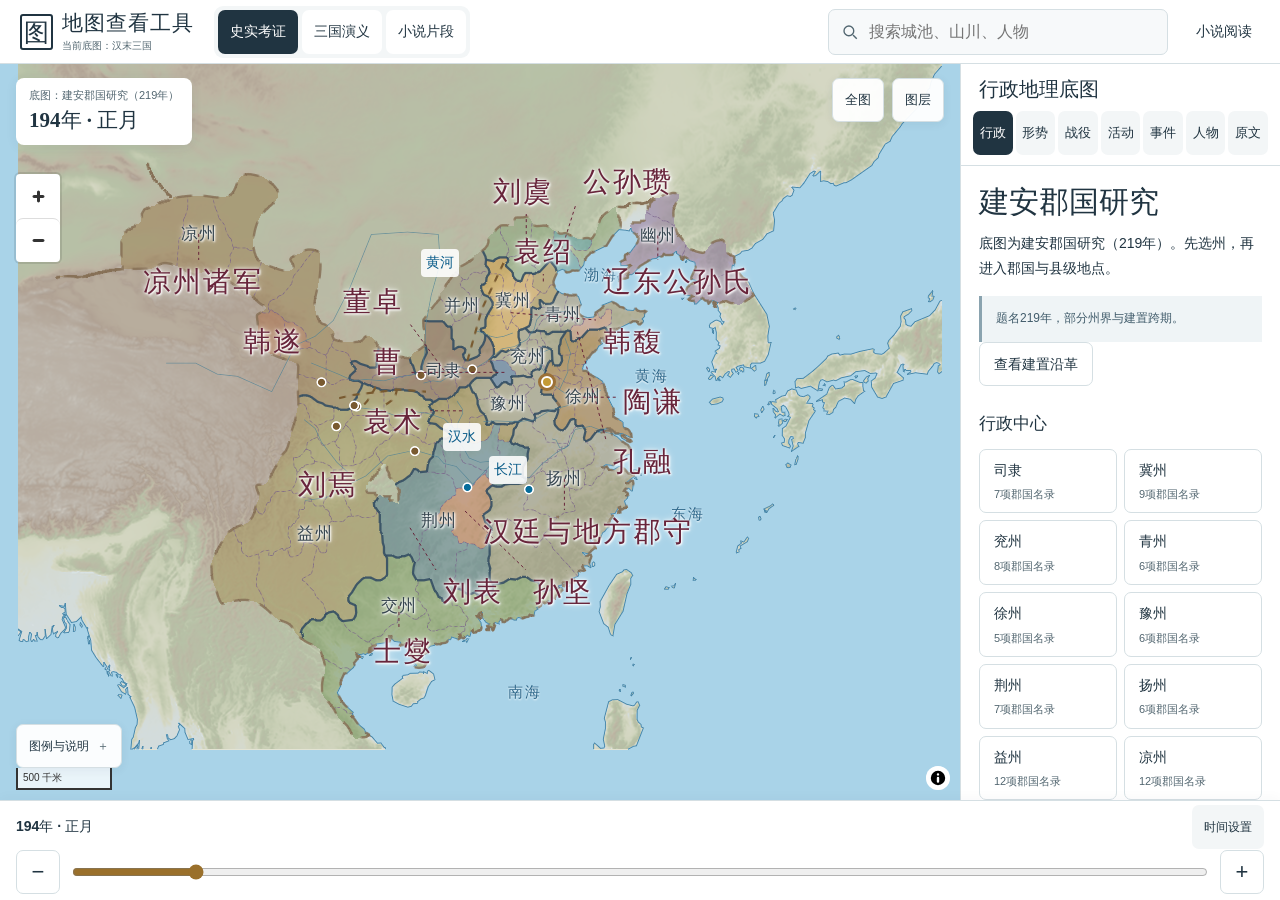
==== commit ba709042: "修复文案升级兼容、地图标签与安卓更新链，发布 0.1.10" ====
--- a/web/index.html
+++ b/web/index.html
@@ -14,60 +14,60 @@
 <body>
   <header class="topbar">
     <a class="brand" href="./"><span class="brand-seal" aria-hidden="true">图</span><span>地图查看工具<small>当前底图：汉末三国</small></span></a>
-    <nav class="world-switch" aria-label="地图版本">
+    <nav class="world-switch" aria-label="地图模式">
       <button id="history-mode" class="selected" aria-pressed="true">史实考证</button>
       <button id="romance-mode" aria-pressed="false">三国演义</button>
       <button id="scene-mode" aria-pressed="false">小说片段</button>
     </nav>
     <div id="map-search" class="search-wrap">
-      <label for="search" class="sr-only">搜索城池、山川或人物</label>
+      <label for="search" class="sr-only">搜索城池、山川、人物</label>
       <svg aria-hidden="true" viewBox="0 0 24 24"><circle cx="10.5" cy="10.5" r="6.5"/><path d="m16 16 5 5"/></svg>
       <input id="search" type="search" placeholder="搜索城池、山川、人物" autocomplete="off">
       <div id="search-results" class="search-results" hidden></div>
     </div>
-    <div class="header-tools"><button id="search-toggle" class="quiet-button" aria-expanded="false" aria-controls="map-search">搜索</button><a class="quiet-button" href="tools.html">小说工具</a></div>
+    <div class="header-tools"><button id="search-toggle" class="quiet-button" aria-expanded="false" aria-controls="map-search">搜索</button><a class="quiet-button" href="tools.html">小说阅读</a></div>
   </header>
   <main>
-    <section class="map-workspace" aria-label="交互历史地图">
-      <div id="map" role="region" aria-label="可缩放拖动的历史地图"></div>
-      <div class="map-heading"><span id="world-label">史实考证</span><strong id="map-time">公元 194 年</strong><small id="time-note">按年汇总已录事件</small></div>
-      <div class="view-actions"><button id="focus-all" aria-label="查看天下全图">全图</button><button id="layers-button" aria-expanded="false" aria-controls="layer-panel">图层</button></div>
+    <section class="map-workspace" aria-label="历史地图">
+      <div id="map" role="region" aria-label="三国历史地图"></div>
+      <div class="map-heading"><span id="world-label">史实考证</span><strong id="map-time">194年</strong><small id="time-note"></small></div>
+      <div class="view-actions"><button id="focus-all" aria-label="全图">全图</button><button id="layers-button" aria-expanded="false" aria-controls="layer-panel">图层</button></div>
       <div id="layer-panel" class="layer-panel" hidden>
-        <div class="panel-heading"><strong>地图选项</strong><button id="close-layers" aria-label="关闭地图选项">关闭</button></div>
-        <div id="map-quick-actions" class="inline-buttons"><button id="campaign-button">查看战役</button><button id="political-button" aria-pressed="true">势力填色：开</button><button id="focus-xuzhou">徐州细看</button><button id="coverage-button">资料进度</button><button id="reference-button" onclick="window.open('reference.html','_blank','noopener')">建安边界底稿</button></div>
+        <div class="panel-heading"><strong>图层与显示</strong><button id="close-layers" aria-label="关闭图层面板">关闭</button></div>
+        <div id="map-quick-actions" class="inline-buttons"><button id="campaign-button">战役</button><button id="political-button" aria-pressed="true">势力填色：开</button><button id="focus-xuzhou">聚焦徐州</button><button id="coverage-button">资料与来源</button><button id="reference-button" onclick="window.open('reference.html','_blank','noopener')">建安底图原稿</button></div>
         <p>行政底图：建安郡国研究（219年）</p>
         <label><input type="checkbox" data-layer="terrain" checked>现代地势参照</label>
-        <label><input type="checkbox" data-layer="regions" checked>势力区域填色（概略复原）</label>
-        <label><input type="checkbox" data-layer="provinces" checked>州级行政参考线与名称</label>
-        <label><input type="checkbox" data-layer="commanderies" checked>郡国边线与名称</label>
-        <label><input type="checkbox" data-layer="story-geography" checked>原著山川与关隘（概略）</label>
+        <label><input type="checkbox" data-layer="regions" checked>势力范围填色</label>
+        <label><input type="checkbox" data-layer="provinces" checked>州界与州名</label>
+        <label><input type="checkbox" data-layer="commanderies" checked>郡国边界与名称</label>
+        <label><input type="checkbox" data-layer="story-geography" checked>原著山川与关隘</label>
         <button id="story-geography-button">查看原著山川</button>
         <p>用户区域对照资料未随公开版提供，可自行导入有权使用的资料。</p>
-        <label><input type="checkbox" data-layer="historical-water">文献地点关联示意（非古河道）</label>
-        <label><input type="checkbox" data-layer="research-water">历史河道研究示意（含争议）</label>
+        <label><input type="checkbox" data-layer="historical-water">文献地点关联</label>
+        <label><input type="checkbox" data-layer="research-water">历史河道研究</label>
         <label><input type="checkbox" data-layer="modern-water">现代河网对照</label>
         <label><input type="checkbox" data-layer="places" checked>城池与地名</label>
-        <label><input type="checkbox" data-layer="activities" checked>本窗口的人物与军事记载</label>
+        <label><input type="checkbox" data-layer="activities" checked>人物与军事记载</label>
         <label><input type="checkbox" data-layer="campaigns" checked>进攻箭头与战役兵人</label>
-        <label><input type="checkbox" data-layer="models" checked>城池与兵人模型（示意大小与摆放）</label>
+        <label><input type="checkbox" data-layer="models" checked>城池与兵人模型</label>
         <a href="models.html" target="_blank" rel="noopener">查看全部城池与兵人模型</a>
         <p>精细造型审核资源暂未随公开版提供。</p>
         <button id="hydrology-button">历史水文资料</button>
         <label><input type="checkbox" data-layer="mountains">山系与地势标签</label>
-        <div class="geography-key"><span><i class="key-coast"></i>蓝色实线：沿海轮廓参照</span><span><i class="key-province"></i>深色实线：州级参考线</span><span><i class="key-commandery"></i>紫色虚线：郡级参考线</span><span><i class="key-outer"></i>棕色断线：底稿行政外缘参考</span><span><i class="key-water"></i>青色断线：地点关系，非古河道</span><span>紫点：都城　朱红点：州治</span><span>金黄点：郡治　青蓝点：县城；灰点：待核</span></div>
-        <p id="administrative-note">行政参考沿用建安郡国研究底稿，屏内边线与填色共用区块几何，原始研究线见底稿页。势力显示区块沿建安底稿整理，缺口与局部区块为概略复原，不是当前年份考定的郡县界。颜色表示阶段形势推定，单独地点记录仅改变局部区块；点击色块可查依据。州名按建安参考范围计算内部中心。</p>
+        <div class="geography-key"><span><i class="key-coast"></i>蓝色实线：海岸线</span><span><i class="key-province"></i>深色实线：州界</span><span><i class="key-commandery"></i>紫色虚线：郡国界</span><span><i class="key-outer"></i>棕色断线：底图外缘</span><span><i class="key-water"></i>青色断线：文献地点关联</span><span>紫点：都城　朱红点：州治</span><span>金黄点：郡治　青蓝点：县城　灰点：级别待考</span></div>
+        <p id="administrative-note">行政底图：建安郡国研究（219年，部分建置跨期）。势力范围按阶段概略复原；单点记录只改对应区块，点击色块可查依据。</p>
         <p id="coastal-note"></p>
       </div>
-      <details id="legend-disclosure" class="legend-disclosure"><summary>图例与说明</summary><div class="legend-content"><div id="legend" class="legend" aria-label="势力图例"></div><div class="map-disclaimer" id="map-disclaimer">行政区划与势力覆盖分别显示；沿海仅作现代地理参照，非考定古岸线。</div></div></details>
+      <details id="legend-disclosure" class="legend-disclosure"><summary>图例与说明</summary><div class="legend-content"><div id="legend" class="legend" aria-label="地图图例"></div><div class="map-disclaimer" id="map-disclaimer">行政底图：建安郡国研究（219年，部分建置跨期）；海域为现代参照。</div></div></details>
       <div id="county-tooltip" class="county-tooltip" hidden></div>
-      <button id="mobile-panel-button" class="mobile-panel-button" aria-expanded="false" aria-controls="sidebar">查看资料</button>
-      <div id="loading" class="loading">正在载入本地地图与资料…</div>
+      <button id="mobile-panel-button" class="mobile-panel-button" aria-expanded="false" aria-controls="sidebar">打开资料</button>
+      <div id="loading" class="loading">正在载入地图与资料…</div>
       <div id="map-error" class="map-error" role="alert" hidden></div>
     </section>
-    <aside id="sidebar" aria-label="地图资料">
-      <div class="sidebar-top"><strong id="sidebar-heading">天下形势</strong><button id="close-panel" aria-label="收起资料">×</button></div>
+    <aside id="sidebar" aria-label="地图资料与详情">
+      <div class="sidebar-top"><strong id="sidebar-heading">天下形势</strong><button id="close-panel" aria-label="收起面板">×</button></div>
       <nav class="panel-tabs" aria-label="资料分类">
-        <button data-tab="administration" class="selected">行政</button><button data-tab="overview">局势</button><button data-tab="campaigns">战役</button><button data-tab="activities">活动</button><button data-tab="events">事件</button><button data-tab="people">人物</button><button data-tab="text">原文</button>
+        <button data-tab="administration" class="selected">行政</button><button data-tab="overview">形势</button><button data-tab="campaigns">战役</button><button data-tab="activities">活动</button><button data-tab="events">事件</button><button data-tab="people">人物</button><button data-tab="text">原文</button>
       </nav>
       <div id="panel-content" tabindex="-1"></div>
     </aside>
@@ -76,18 +76,18 @@
     <div class="timeline-title"><strong id="cursor-label">194 年</strong><button id="timeline-toggle" aria-expanded="false" aria-controls="timeline-options">时间设置</button></div>
     <div id="timeline-options" class="timeline-options" hidden>
       <div class="panel-heading"><strong>时间与阅读设置</strong><button id="close-timeline">关闭</button></div>
-      <p id="timeline-position">194 年</p><p id="cursor-description">年末已知状态 · 年内精确顺序待考</p>
+      <p id="timeline-position">194 年</p><p id="cursor-description"></p>
       <div id="history-options" class="history-options">
-        <label for="time-scale">浏览精度<select id="time-scale"><option value="year">按年</option><option value="month">按月</option><option value="week">按周</option></select></label>
+        <label for="time-scale">时间单位<select id="time-scale"><option value="year">按年</option><option value="month">按月</option><option value="week">按七日</option></select></label>
         <label for="calendar-select">历法<select id="calendar-select"><option value="han">汉魏晋历</option><option value="shu">蜀汉历</option><option value="wu">孙吴历</option></select></label>
         <label for="year-input">公元年份<input id="year-input" type="number" min="184" max="280" value="194"></label>
         <label id="month-label" for="month-select">月份<select id="month-select"></select></label>
-        <label id="day-label" for="day-input" hidden>七日窗口起始日<input id="day-input" type="number" min="1" max="30" value="1" required hidden></label>
+        <label id="day-label" for="day-input" hidden>七日时段起始日<input id="day-input" type="number" min="1" max="30" value="1" required hidden></label>
       </div>
       <div id="romance-options" hidden><label for="chapter-select">跳转回目<select id="chapter-select"></select></label></div>
-      <nav id="scene-options" class="scene-views" aria-label="片段地图视图" hidden>
-        <button data-scene-view="current" aria-pressed="false">当前局势</button>
-        <button data-scene-view="plan" aria-pressed="true" class="selected">文中计策</button>
+      <nav id="scene-options" class="scene-views" aria-label="片段视图" hidden>
+        <button data-scene-view="current" aria-pressed="false">当前形势</button>
+        <button data-scene-view="plan" aria-pressed="true" class="selected">文中计划</button>
         <button data-scene-view="analysis" aria-pressed="false">条件推演</button>
         <label id="scene-step-label">计划阶段 <select id="scene-step"><option value="0">进攻意图</option><option value="1">北上拦截</option><option value="2" selected>前后夹击</option><option value="3">战后约定</option></select></label>
         <label id="scene-branch-label" hidden>假设条件 <select id="scene-branch"></select></label>
@@ -102,7 +102,7 @@
       <button id="previous-chapter" aria-label="上一回">−</button><label class="sr-only" for="chapter-slider">阅读回目</label><input id="chapter-slider" type="range" min="1" max="120" step="1" value="1"><output id="chapter-label">1 / 120</output><button id="next-chapter" aria-label="下一回">+</button>
     </div>
     <div id="scene-controls" hidden>
-      <div class="scene-reading"><label for="scene-progress">已读片段</label><input id="scene-progress" type="range" min="0" max="5" step="1" value="5"><output id="scene-progress-label" for="scene-progress">6 / 6</output></div>
+      <div class="scene-reading"><label for="scene-progress">片段进度</label><input id="scene-progress" type="range" min="0" max="5" step="1" value="5"><output id="scene-progress-label" for="scene-progress">6 / 6</output></div>
     </div>
   </footer>
   <div id="announcement" class="sr-only" role="status" aria-live="polite"></div>
